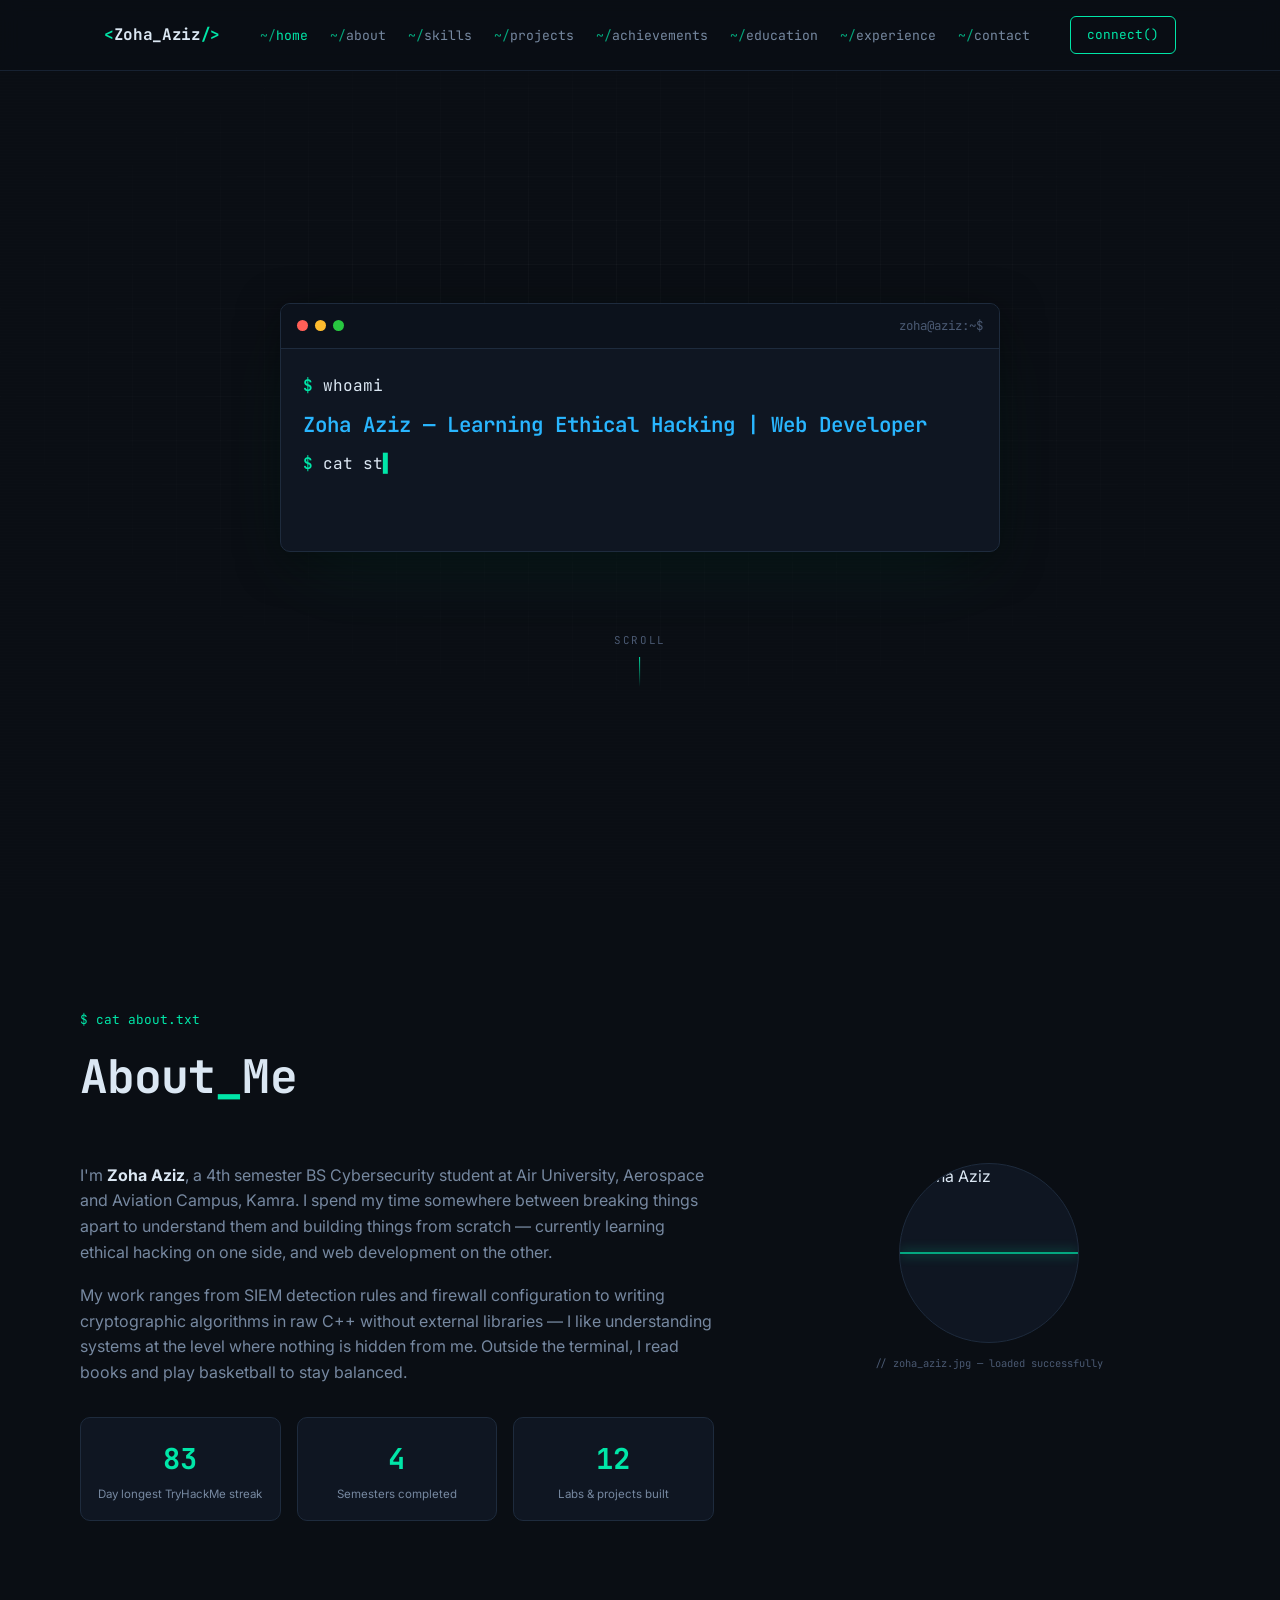
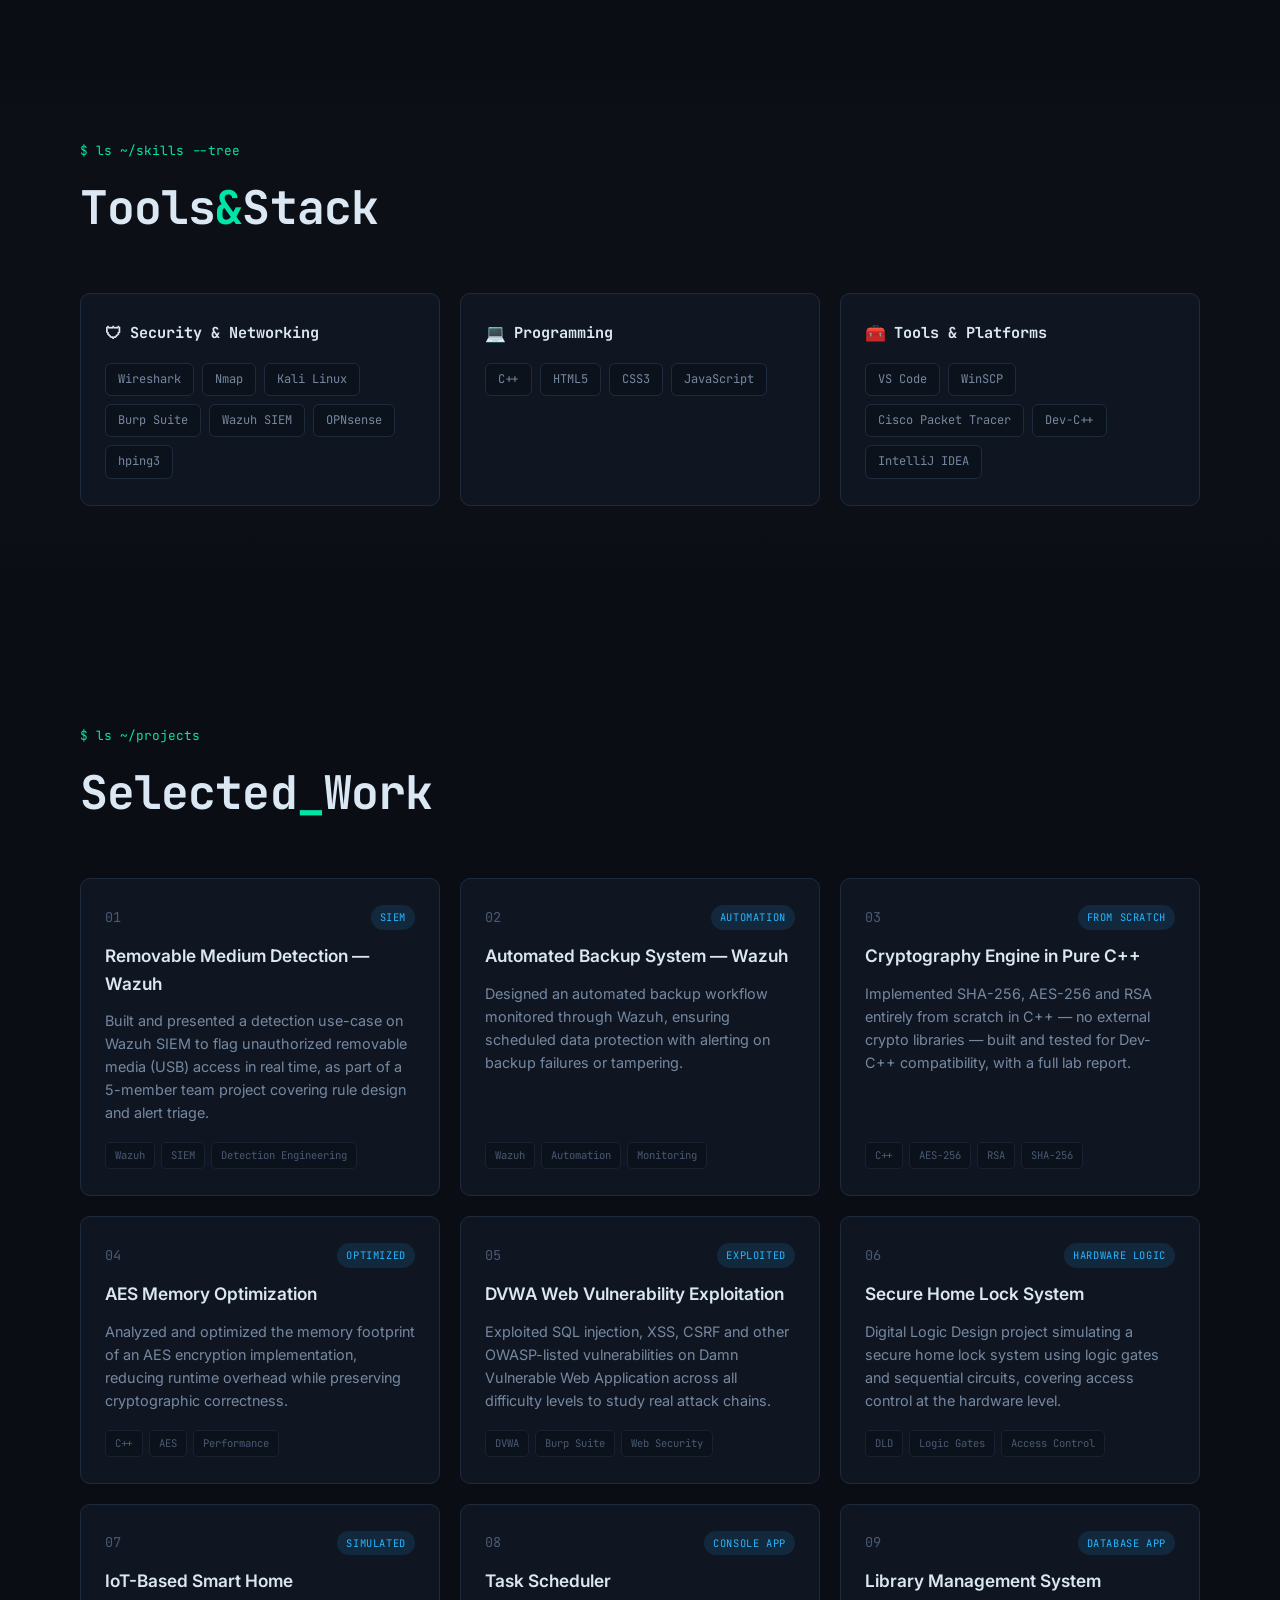
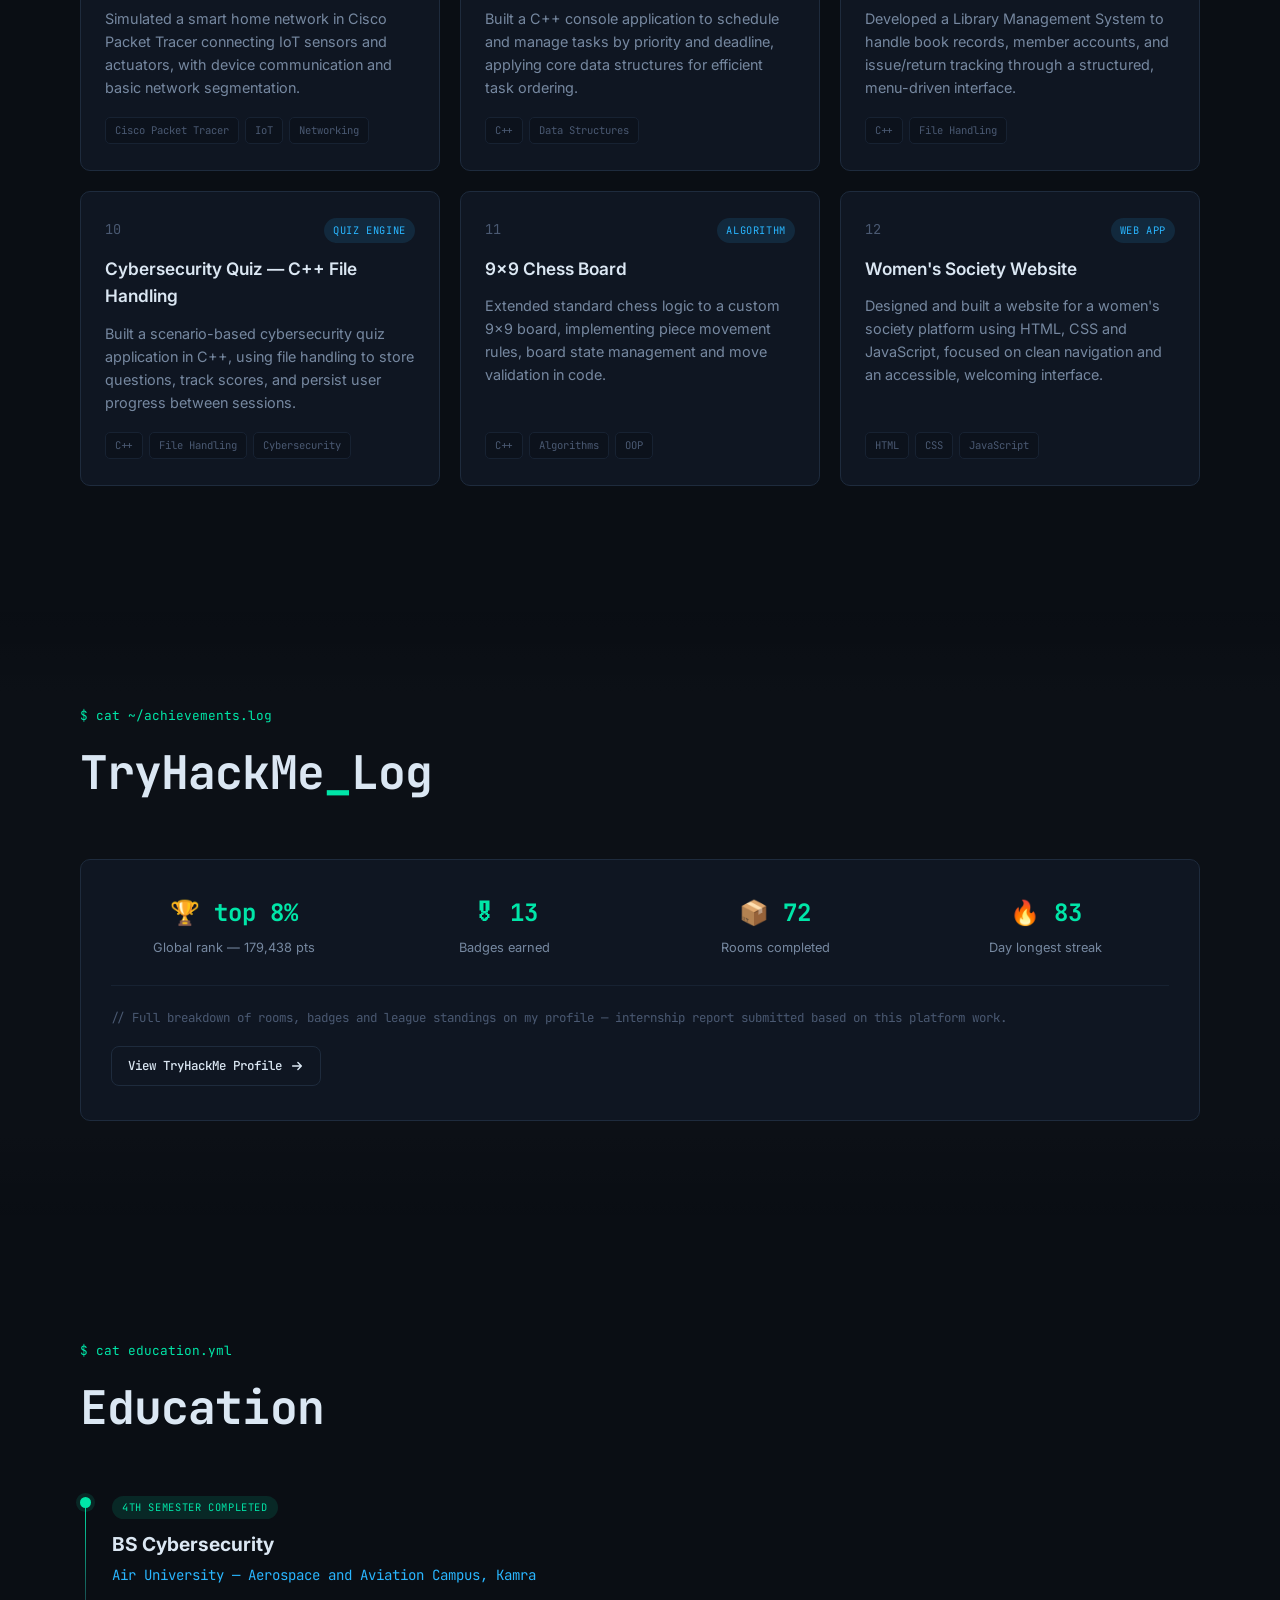
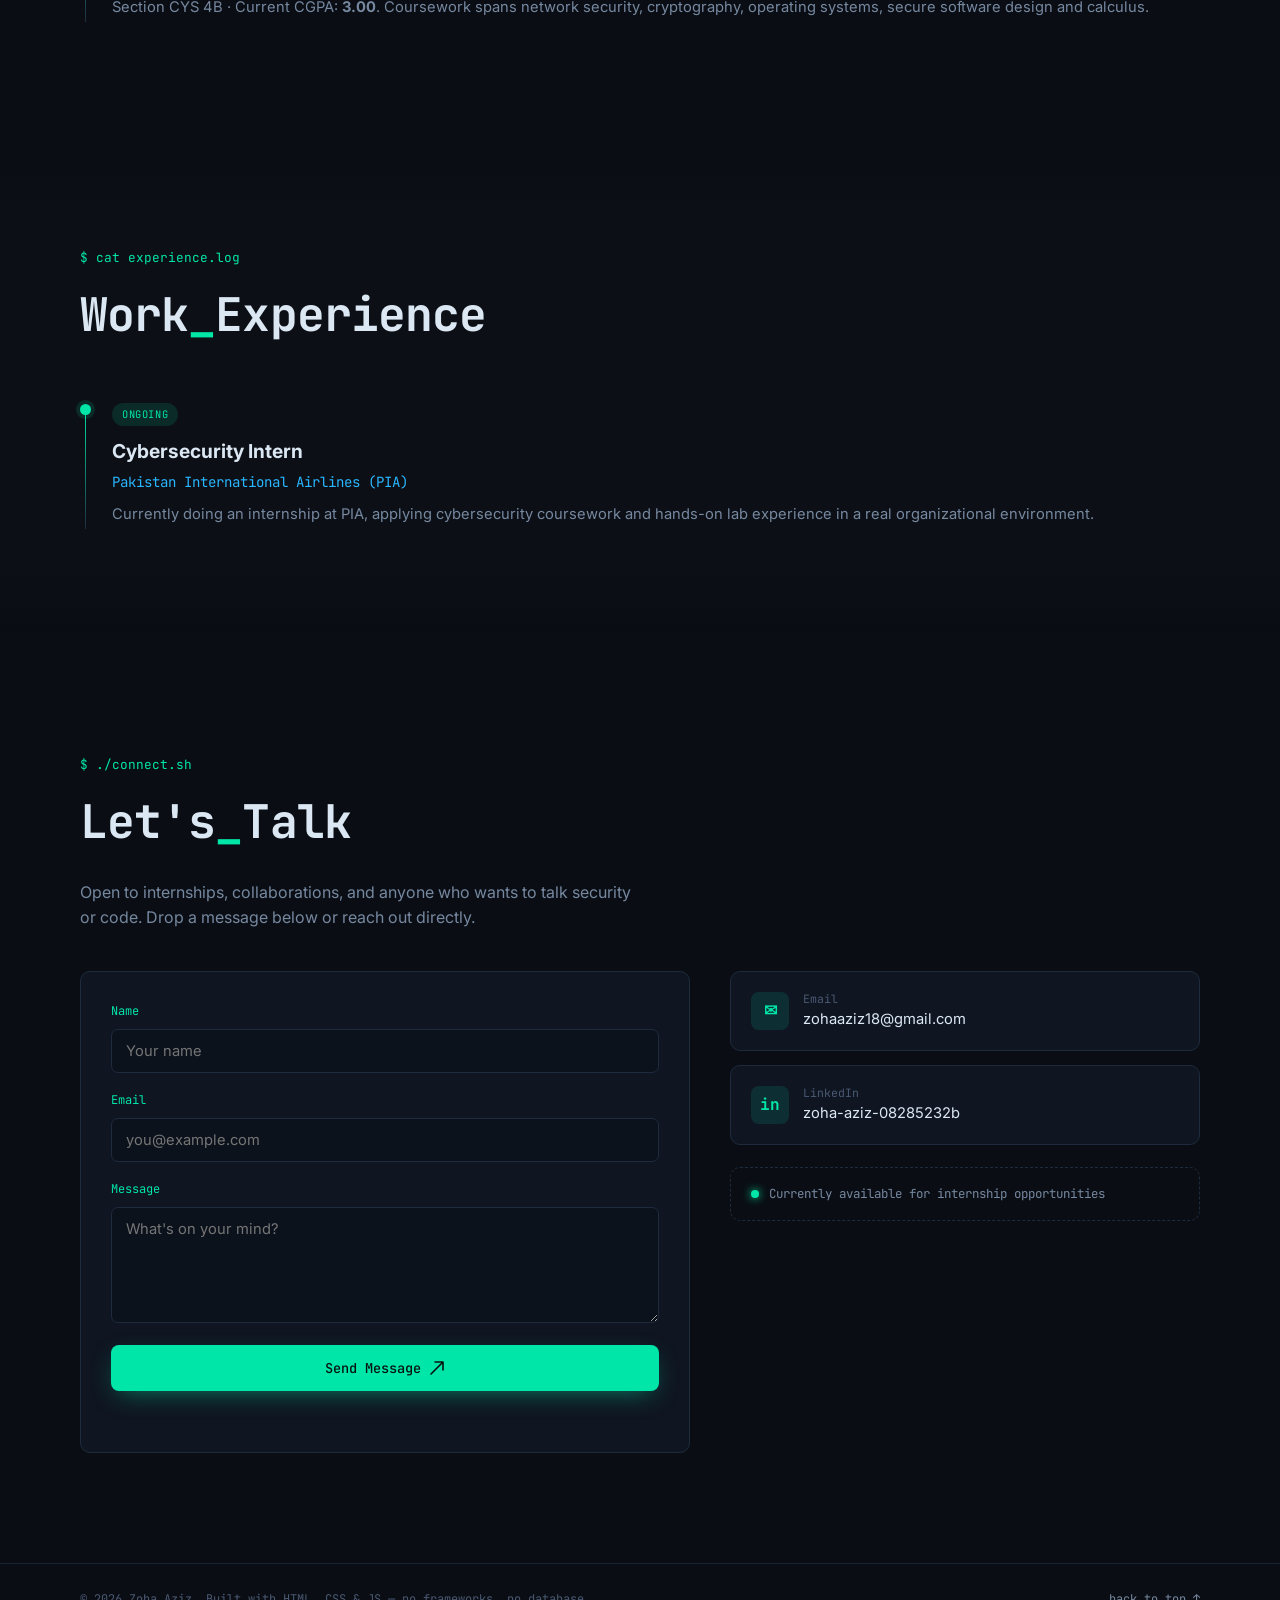
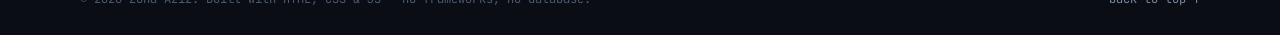
==== index.html @ 49278e2d "Add files via upload" ====
<!DOCTYPE html>
<html lang="en">
<head>
<meta charset="UTF-8">
<meta name="viewport" content="width=device-width, initial-scale=1.0">
<title>Zoha Aziz — Cybersecurity Student & Web Developer</title>
<meta name="description" content="Portfolio of Zoha Aziz, BS Cybersecurity student learning ethical hacking and web development.">
<link rel="preconnect" href="https://fonts.googleapis.com">
<link rel="preconnect" href="https://fonts.gstatic.com" crossorigin>
<link href="https://fonts.googleapis.com/css2?family=JetBrains+Mono:wght@400;500;600;700;800&family=Inter:wght@400;500;600;700&display=swap" rel="stylesheet">
<link rel="stylesheet" href="style.css">
</head>
<body>

<!-- Matrix rain background canvas -->
<canvas id="matrix-canvas"></canvas>

<!-- Scanline overlay -->
<div class="scanline-overlay" aria-hidden="true"></div>

<!-- Custom cursor dot -->
<div class="cursor-dot" id="cursorDot" aria-hidden="true"></div>

<!-- NAV -->
<header class="navbar" id="navbar">
  <div class="nav-inner">
    <a href="#home" class="logo">
      <span class="logo-bracket">&lt;</span>Zoha_Aziz<span class="logo-bracket">/&gt;</span>
    </a>
    <nav class="nav-links" id="navLinks">
      <a href="#home" class="nav-link"><span class="nav-idx">~/</span>home</a>
      <a href="#about" class="nav-link"><span class="nav-idx">~/</span>about</a>
      <a href="#skills" class="nav-link"><span class="nav-idx">~/</span>skills</a>
      <a href="#projects" class="nav-link"><span class="nav-idx">~/</span>projects</a>
      <a href="#achievements" class="nav-link"><span class="nav-idx">~/</span>achievements</a>
      <a href="#education" class="nav-link"><span class="nav-idx">~/</span>education</a>
      <a href="#experience" class="nav-link"><span class="nav-idx">~/</span>experience</a>
      <a href="#contact" class="nav-link"><span class="nav-idx">~/</span>contact</a>
    </nav>
    <a href="#contact" class="nav-cta">connect()</a>
    <button class="nav-toggle" id="navToggle" aria-label="Toggle menu" aria-expanded="false">
      <span></span><span></span><span></span>
    </button>
  </div>
</header>

<!-- HERO -->
<section class="hero" id="home">
  <div class="hero-grid" aria-hidden="true"></div>
  <div class="hero-inner">
    <div class="terminal-window" id="heroTerminal">
      <div class="terminal-titlebar">
        <div class="terminal-dots">
          <span class="dot dot-red"></span>
          <span class="dot dot-yellow"></span>
          <span class="dot dot-green"></span>
        </div>
        <span class="terminal-path">zoha@aziz:~$</span>
      </div>
      <div class="terminal-body" id="terminalBody">
        <p class="term-line"><span class="prompt">$</span> <span class="cmd" id="typeLine1"></span><span class="cursor-blink" id="blink1">▌</span></p>
        <p class="term-line term-output" id="outLine1" style="opacity:0;"></p>
        <p class="term-line" id="line2Wrap" style="opacity:0;"><span class="prompt">$</span> <span class="cmd" id="typeLine2"></span><span class="cursor-blink" id="blink2">▌</span></p>
        <p class="term-line term-output" id="outLine2" style="opacity:0;"></p>
        <p class="term-line" id="line3Wrap" style="opacity:0;"><span class="prompt">$</span> <span class="cmd" id="typeLine3"></span><span class="cursor-blink" id="blink3">▌</span></p>
        <div class="term-tags" id="termTags" style="opacity:0;"></div>
      </div>
    </div>

    <div class="hero-actions" id="heroActions" style="opacity:0;">
      <a href="#projects" class="btn btn-primary">
        <span>View Projects</span>
        <svg width="16" height="16" viewBox="0 0 16 16" fill="none"><path d="M3 8h10M9 4l4 4-4 4" stroke="currentColor" stroke-width="1.6" stroke-linecap="round" stroke-linejoin="round"/></svg>
      </a>
      <a href="assets/Zoha_Aziz_CV.pdf" class="btn btn-ghost" download>
        <svg width="16" height="16" viewBox="0 0 16 16" fill="none"><path d="M8 2v8m0 0l-3-3m3 3l3-3M2.5 13h11" stroke="currentColor" stroke-width="1.6" stroke-linecap="round" stroke-linejoin="round"/></svg>
        <span>Download CV</span>
      </a>
    </div>

    <div class="scroll-hint" aria-hidden="true">
      <span>scroll</span>
      <div class="scroll-line"></div>
    </div>
  </div>
</section>

<!-- ABOUT -->
<section class="section" id="about">
  <div class="section-inner">
    <p class="section-eyebrow">$ cat about.txt</p>
    <h2 class="section-title">About<span class="accent">_</span>Me</h2>
    <div class="about-grid">
      <div class="about-text">
        <p>I'm <strong>Zoha Aziz</strong>, a 4th semester BS Cybersecurity student at Air University, Aerospace and Aviation Campus, Kamra. I spend my time somewhere between breaking things apart to understand them and building things from scratch — currently learning ethical hacking on one side, and web development on the other.</p>
        <p>My work ranges from SIEM detection rules and firewall configuration to writing cryptographic algorithms in raw C++ without external libraries — I like understanding systems at the level where nothing is hidden from me. Outside the terminal, I read books and play basketball to stay balanced.</p>
        <div class="about-stats">
          <div class="stat-box">
            <span class="stat-num" data-target="83">0</span>
            <span class="stat-label">Day longest TryHackMe streak</span>
          </div>
          <div class="stat-box">
            <span class="stat-num" data-target="4">0</span>
            <span class="stat-label">Semesters completed</span>
          </div>
          <div class="stat-box">
            <span class="stat-num" data-target="12">0</span>
            <span class="stat-label">Labs &amp; projects built</span>
          </div>
        </div>
      </div>
      <div class="about-avatar">
        <div class="avatar-frame">
          <img src="assets/zoha_aziz.jpg" alt="Zoha Aziz" class="avatar-img">
          <div class="avatar-scan"></div>
        </div>
        <div class="avatar-tag">// zoha_aziz.jpg — loaded successfully</div>
      </div>
    </div>
  </div>
</section>

<!-- SKILLS -->
<section class="section section-alt" id="skills">
  <div class="section-inner">
    <p class="section-eyebrow">$ ls ~/skills --tree</p>
    <h2 class="section-title">Tools<span class="accent">&amp;</span>Stack</h2>

    <div class="skills-grid">
      <div class="skill-category">
        <h3><span class="cat-icon">🛡</span> Security &amp; Networking</h3>
        <div class="skill-tags">
          <span class="tag">Wireshark</span>
          <span class="tag">Nmap</span>
          <span class="tag">Kali Linux</span>
          <span class="tag">Burp Suite</span>
          <span class="tag">Wazuh SIEM</span>
          <span class="tag">OPNsense</span>
          <span class="tag">hping3</span>
        </div>
      </div>
      <div class="skill-category">
        <h3><span class="cat-icon">💻</span> Programming</h3>
        <div class="skill-tags">
          <span class="tag">C++</span>
          <span class="tag">HTML5</span>
          <span class="tag">CSS3</span>
          <span class="tag">JavaScript</span>
        </div>
      </div>
      <div class="skill-category">
        <h3><span class="cat-icon">🧰</span> Tools &amp; Platforms</h3>
        <div class="skill-tags">
          <span class="tag">VS Code</span>
          <span class="tag">WinSCP</span>
          <span class="tag">Cisco Packet Tracer</span>
          <span class="tag">Dev-C++</span>
          <span class="tag">IntelliJ IDEA</span>
        </div>
      </div>
    </div>
  </div>
</section>

<!-- PROJECTS -->
<section class="section" id="projects">
  <div class="section-inner">
    <p class="section-eyebrow">$ ls ~/projects</p>
    <h2 class="section-title">Selected<span class="accent">_</span>Work</h2>

    <div class="projects-grid">

      <article class="project-card">
        <div class="project-head">
          <span class="project-index">01</span>
          <span class="project-status">SIEM</span>
        </div>
        <h3>Removable Medium Detection — Wazuh</h3>
        <p>Built and presented a detection use-case on Wazuh SIEM to flag unauthorized removable media (USB) access in real time, as part of a 5-member team project covering rule design and alert triage.</p>
        <div class="project-tags">
          <span class="ptag">Wazuh</span><span class="ptag">SIEM</span><span class="ptag">Detection Engineering</span>
        </div>
      </article>

      <article class="project-card">
        <div class="project-head">
          <span class="project-index">02</span>
          <span class="project-status">automation</span>
        </div>
        <h3>Automated Backup System — Wazuh</h3>
        <p>Designed an automated backup workflow monitored through Wazuh, ensuring scheduled data protection with alerting on backup failures or tampering.</p>
        <div class="project-tags">
          <span class="ptag">Wazuh</span><span class="ptag">Automation</span><span class="ptag">Monitoring</span>
        </div>
      </article>

      <article class="project-card">
        <div class="project-head">
          <span class="project-index">03</span>
          <span class="project-status">from scratch</span>
        </div>
        <h3>Cryptography Engine in Pure C++</h3>
        <p>Implemented SHA-256, AES-256 and RSA entirely from scratch in C++ — no external crypto libraries — built and tested for Dev-C++ compatibility, with a full lab report.</p>
        <div class="project-tags">
          <span class="ptag">C++</span><span class="ptag">AES-256</span><span class="ptag">RSA</span><span class="ptag">SHA-256</span>
        </div>
      </article>

      <article class="project-card">
        <div class="project-head">
          <span class="project-index">04</span>
          <span class="project-status">optimized</span>
        </div>
        <h3>AES Memory Optimization</h3>
        <p>Analyzed and optimized the memory footprint of an AES encryption implementation, reducing runtime overhead while preserving cryptographic correctness.</p>
        <div class="project-tags">
          <span class="ptag">C++</span><span class="ptag">AES</span><span class="ptag">Performance</span>
        </div>
      </article>

      <article class="project-card">
        <div class="project-head">
          <span class="project-index">05</span>
          <span class="project-status">exploited</span>
        </div>
        <h3>DVWA Web Vulnerability Exploitation</h3>
        <p>Exploited SQL injection, XSS, CSRF and other OWASP-listed vulnerabilities on Damn Vulnerable Web Application across all difficulty levels to study real attack chains.</p>
        <div class="project-tags">
          <span class="ptag">DVWA</span><span class="ptag">Burp Suite</span><span class="ptag">Web Security</span>
        </div>
      </article>

      <article class="project-card">
        <div class="project-head">
          <span class="project-index">06</span>
          <span class="project-status">hardware logic</span>
        </div>
        <h3>Secure Home Lock System</h3>
        <p>Digital Logic Design project simulating a secure home lock system using logic gates and sequential circuits, covering access control at the hardware level.</p>
        <div class="project-tags">
          <span class="ptag">DLD</span><span class="ptag">Logic Gates</span><span class="ptag">Access Control</span>
        </div>
      </article>

      <article class="project-card">
        <div class="project-head">
          <span class="project-index">07</span>
          <span class="project-status">simulated</span>
        </div>
        <h3>IoT-Based Smart Home</h3>
        <p>Simulated a smart home network in Cisco Packet Tracer connecting IoT sensors and actuators, with device communication and basic network segmentation.</p>
        <div class="project-tags">
          <span class="ptag">Cisco Packet Tracer</span><span class="ptag">IoT</span><span class="ptag">Networking</span>
        </div>
      </article>

      <article class="project-card">
        <div class="project-head">
          <span class="project-index">08</span>
          <span class="project-status">console app</span>
        </div>
        <h3>Task Scheduler</h3>
        <p>Built a C++ console application to schedule and manage tasks by priority and deadline, applying core data structures for efficient task ordering.</p>
        <div class="project-tags">
          <span class="ptag">C++</span><span class="ptag">Data Structures</span>
        </div>
      </article>

      <article class="project-card">
        <div class="project-head">
          <span class="project-index">09</span>
          <span class="project-status">database app</span>
        </div>
        <h3>Library Management System</h3>
        <p>Developed a Library Management System to handle book records, member accounts, and issue/return tracking through a structured, menu-driven interface.</p>
        <div class="project-tags">
          <span class="ptag">C++</span><span class="ptag">File Handling</span>
        </div>
      </article>

      <article class="project-card">
        <div class="project-head">
          <span class="project-index">10</span>
          <span class="project-status">quiz engine</span>
        </div>
        <h3>Cybersecurity Quiz — C++ File Handling</h3>
        <p>Built a scenario-based cybersecurity quiz application in C++, using file handling to store questions, track scores, and persist user progress between sessions.</p>
        <div class="project-tags">
          <span class="ptag">C++</span><span class="ptag">File Handling</span><span class="ptag">Cybersecurity</span>
        </div>
      </article>

      <article class="project-card">
        <div class="project-head">
          <span class="project-index">11</span>
          <span class="project-status">algorithm</span>
        </div>
        <h3>9x9 Chess Board</h3>
        <p>Extended standard chess logic to a custom 9x9 board, implementing piece movement rules, board state management and move validation in code.</p>
        <div class="project-tags">
          <span class="ptag">C++</span><span class="ptag">Algorithms</span><span class="ptag">OOP</span>
        </div>
      </article>

      <article class="project-card">
        <div class="project-head">
          <span class="project-index">12</span>
          <span class="project-status">web app</span>
        </div>
        <h3>Women's Society Website</h3>
        <p>Designed and built a website for a women's society platform using HTML, CSS and JavaScript, focused on clean navigation and an accessible, welcoming interface.</p>
        <div class="project-tags">
          <span class="ptag">HTML</span><span class="ptag">CSS</span><span class="ptag">JavaScript</span>
        </div>
      </article>

    </div>
  </div>
</section>

<!-- ACHIEVEMENTS -->
<section class="section section-alt" id="achievements">
  <div class="section-inner">
    <p class="section-eyebrow">$ cat ~/achievements.log</p>
    <h2 class="section-title">TryHackMe<span class="accent">_</span>Log</h2>

    <div class="thm-panel">
      <div class="thm-row">
        <div class="thm-item">
          <span class="thm-num">🏆 top 8%</span>
          <span class="thm-label">Global rank — 179,438 pts</span>
        </div>
        <div class="thm-item">
          <span class="thm-num">🎖 13</span>
          <span class="thm-label">Badges earned</span>
        </div>
        <div class="thm-item">
          <span class="thm-num">📦 72</span>
          <span class="thm-label">Rooms completed</span>
        </div>
        <div class="thm-item">
          <span class="thm-num">🔥 83</span>
          <span class="thm-label">Day longest streak</span>
        </div>
      </div>
      <p class="thm-note">// Full breakdown of rooms, badges and league standings on my profile — internship report submitted based on this platform work.</p>
      <a href="https://tryhackme.com/p/ZohaAziz" target="_blank" rel="noopener" class="btn btn-ghost btn-sm thm-link">
        <span>View TryHackMe Profile</span>
        <svg width="14" height="14" viewBox="0 0 16 16" fill="none"><path d="M3 8h10M9 4l4 4-4 4" stroke="currentColor" stroke-width="1.6" stroke-linecap="round" stroke-linejoin="round"/></svg>
      </a>
    </div>
  </div>
</section>

<!-- EDUCATION -->
<section class="section" id="education">
  <div class="section-inner">
    <p class="section-eyebrow">$ cat education.yml</p>
    <h2 class="section-title">Education</h2>

    <div class="timeline">
      <div class="timeline-item">
        <div class="timeline-dot"></div>
        <div class="timeline-content">
          <span class="timeline-tag">4th semester completed</span>
          <h3>BS Cybersecurity</h3>
          <p class="timeline-sub">Air University — Aerospace and Aviation Campus, Kamra</p>
          <p>Section CYS 4B &middot; Current CGPA: <strong>3.00</strong>. Coursework spans network security, cryptography, operating systems, secure software design and calculus.</p>
        </div>
      </div>
    </div>
  </div>
</section>

<!-- WORK EXPERIENCE -->
<section class="section section-alt" id="experience">
  <div class="section-inner">
    <p class="section-eyebrow">$ cat experience.log</p>
    <h2 class="section-title">Work<span class="accent">_</span>Experience</h2>

    <div class="timeline">
      <div class="timeline-item">
        <div class="timeline-dot"></div>
        <div class="timeline-content">
          <span class="timeline-tag">Ongoing</span>
          <h3>Cybersecurity Intern</h3>
          <p class="timeline-sub">Pakistan International Airlines (PIA)</p>
          <p>Currently doing an internship at PIA, applying cybersecurity coursework and hands-on lab experience in a real organizational environment.</p>
        </div>
      </div>
    </div>
  </div>
</section>

<!-- CONTACT -->
<section class="section" id="contact">
  <div class="section-inner">
    <p class="section-eyebrow">$ ./connect.sh</p>
    <h2 class="section-title">Let's<span class="accent">_</span>Talk</h2>
    <p class="contact-intro">Open to internships, collaborations, and anyone who wants to talk security or code. Drop a message below or reach out directly.</p>

    <div class="contact-grid">
      <form class="contact-form" id="contactForm" action="https://formsubmit.co/ajax/zohaaziz18@gmail.com" method="POST">
        <input type="hidden" name="_subject" value="New message from your portfolio site">
        <input type="text" name="_honey" style="display:none" tabindex="-1" autocomplete="off">
        <div class="form-row">
          <label for="name">Name</label>
          <input type="text" id="name" name="name" required placeholder="Your name">
        </div>
        <div class="form-row">
          <label for="email">Email</label>
          <input type="email" id="email" name="email" required placeholder="you@example.com">
        </div>
        <div class="form-row">
          <label for="message">Message</label>
          <textarea id="message" name="message" rows="5" required placeholder="What's on your mind?"></textarea>
        </div>
        <button type="submit" class="btn btn-primary" id="sendBtn">
          <span>Send Message</span>
          <svg width="16" height="16" viewBox="0 0 16 16" fill="none"><path d="M2 14L14 2M14 2H6M14 2v8" stroke="currentColor" stroke-width="1.6" stroke-linecap="round" stroke-linejoin="round"/></svg>
        </button>
        <p class="form-status" id="formStatus"></p>
      </form>

      <div class="contact-info">
        <a href="mailto:zohaaziz18@gmail.com" class="contact-link">
          <span class="contact-link-icon">✉</span>
          <div>
            <span class="contact-link-label">Email</span>
            <span class="contact-link-value">zohaaziz18@gmail.com</span>
          </div>
        </a>
        <a href="https://www.linkedin.com/in/zoha-aziz-08285232b" target="_blank" rel="noopener" class="contact-link">
          <span class="contact-link-icon">in</span>
          <div>
            <span class="contact-link-label">LinkedIn</span>
            <span class="contact-link-value">zoha-aziz-08285232b</span>
          </div>
        </a>
        <div class="contact-status">
          <span class="status-dot"></span>
          <span>Currently available for internship opportunities</span>
        </div>
      </div>
    </div>
  </div>
</section>

<footer class="footer">
  <div class="footer-inner">
    <span>&copy; <span id="year"></span> Zoha Aziz. Built with HTML, CSS &amp; JS — no frameworks, no database.</span>
    <a href="#home" class="footer-top">back to top ↑</a>
  </div>
</footer>

<script src="script.js"></script>
</body>
</html>
---- style.css ----
/* ============================================
   TOKENS
============================================ */
:root {
  --bg: #0a0e14;
  --bg-panel: #0f1622;
  --bg-panel-alt: #0c121c;
  --border: #1e2b3d;
  --border-soft: #172232;
  --text: #dbe7f3;
  --text-dim: #7688a0;
  --text-faint: #4a5972;
  --accent: #00e6a8;
  --accent-soft: rgba(0, 230, 168, 0.12);
  --accent-cyan: #29b6ff;
  --accent-cyan-soft: rgba(41, 182, 255, 0.12);
  --accent-alert: #ff4d6d;
  --font-mono: 'JetBrains Mono', ui-monospace, monospace;
  --font-body: 'Inter', system-ui, sans-serif;
  --radius: 10px;
  --max-w: 1120px;
}

* { margin: 0; padding: 0; box-sizing: border-box; }

html { scroll-behavior: smooth; }

@media (prefers-reduced-motion: reduce) {
  html { scroll-behavior: auto; }
  *, *::before, *::after { animation-duration: 0.01ms !important; animation-iteration-count: 1 !important; transition-duration: 0.01ms !important; }
}

body {
  background: var(--bg);
  color: var(--text);
  font-family: var(--font-body);
  line-height: 1.6;
  overflow-x: hidden;
  cursor: none;
}

a { color: inherit; text-decoration: none; }
ul { list-style: none; }
img { max-width: 100%; display: block; }

::selection { background: var(--accent); color: #05130f; }

/* Hide custom cursor on touch devices */
@media (hover: none) {
  body { cursor: auto; }
  .cursor-dot { display: none; }
}

.cursor-dot {
  position: fixed;
  top: 0; left: 0;
  width: 18px; height: 18px;
  border: 1px solid var(--accent);
  border-radius: 50%;
  pointer-events: none;
  z-index: 9999;
  transform: translate(-50%, -50%);
  transition: width .15s, height .15s, background .15s, opacity .2s;
  opacity: 0;
}
.cursor-dot.active { opacity: 1; }
.cursor-dot.grow { width: 34px; height: 34px; background: var(--accent-soft); }

/* ============================================
   BACKGROUND FX
============================================ */
#matrix-canvas {
  position: fixed;
  inset: 0;
  z-index: 0;
  opacity: 0.16;
  pointer-events: none;
}

.scanline-overlay {
  position: fixed;
  inset: 0;
  z-index: 1;
  pointer-events: none;
  background: repeating-linear-gradient(
    to bottom,
    rgba(255,255,255,0.015) 0px,
    rgba(255,255,255,0.015) 1px,
    transparent 1px,
    transparent 3px
  );
  mix-blend-mode: overlay;
}

/* ============================================
   NAVBAR
============================================ */
.navbar {
  position: fixed;
  top: 0; left: 0; right: 0;
  z-index: 100;
  background: rgba(10, 14, 20, 0.75);
  backdrop-filter: blur(10px);
  border-bottom: 1px solid var(--border-soft);
  transition: border-color .3s, background .3s;
}

.nav-inner {
  max-width: var(--max-w);
  margin: 0 auto;
  padding: 16px 24px;
  display: flex;
  align-items: center;
  justify-content: space-between;
  gap: 24px;
}

.logo {
  font-family: var(--font-mono);
  font-weight: 700;
  font-size: 1rem;
  letter-spacing: -0.02em;
  white-space: nowrap;
}
.logo-bracket { color: var(--accent); }

.nav-links {
  display: flex;
  gap: 22px;
  font-family: var(--font-mono);
  font-size: 0.82rem;
}

.nav-link {
  color: var(--text-dim);
  position: relative;
  transition: color .2s;
}
.nav-idx { color: var(--accent); opacity: 0.7; }
.nav-link:hover { color: var(--text); }
.nav-link.active { color: var(--accent); }

.nav-cta {
  font-family: var(--font-mono);
  font-size: 0.8rem;
  border: 1px solid var(--accent);
  color: var(--accent);
  padding: 8px 16px;
  border-radius: 6px;
  white-space: nowrap;
  transition: background .2s, color .2s;
}
.nav-cta:hover { background: var(--accent); color: #05130f; }

.nav-toggle {
  display: none;
  flex-direction: column;
  gap: 5px;
  background: none;
  border: none;
  cursor: pointer;
  padding: 4px;
}
.nav-toggle span {
  width: 22px; height: 2px;
  background: var(--text);
  border-radius: 2px;
  transition: transform .25s, opacity .25s;
}

@media (max-width: 860px) {
  .nav-cta { display: none; }
  .nav-links {
    position: fixed;
    top: 61px; left: 0; right: 0;
    flex-direction: column;
    background: var(--bg-panel);
    border-bottom: 1px solid var(--border-soft);
    padding: 20px 24px;
    gap: 16px;
    transform: translateY(-120%);
    opacity: 0;
    transition: transform .3s, opacity .3s;
  }
  .nav-links.open { transform: translateY(0); opacity: 1; }
  .nav-toggle { display: flex; }
  .nav-toggle.open span:nth-child(1) { transform: translateY(7px) rotate(45deg); }
  .nav-toggle.open span:nth-child(2) { opacity: 0; }
  .nav-toggle.open span:nth-child(3) { transform: translateY(-7px) rotate(-45deg); }
}

/* ============================================
   HERO
============================================ */
.hero {
  position: relative;
  z-index: 2;
  min-height: 100vh;
  display: flex;
  align-items: center;
  justify-content: center;
  padding: 100px 24px 60px;
}

.hero-grid {
  position: absolute;
  inset: 0;
  background-image:
    linear-gradient(to right, rgba(255,255,255,0.025) 1px, transparent 1px),
    linear-gradient(to bottom, rgba(255,255,255,0.025) 1px, transparent 1px);
  background-size: 44px 44px;
  mask-image: radial-gradient(ellipse 80% 60% at 50% 40%, black 20%, transparent 75%);
}

.hero-inner {
  position: relative;
  width: 100%;
  max-width: 720px;
  display: flex;
  flex-direction: column;
  align-items: center;
  gap: 36px;
}

.terminal-window {
  width: 100%;
  background: var(--bg-panel);
  border: 1px solid var(--border);
  border-radius: var(--radius);
  box-shadow: 0 30px 80px -20px rgba(0, 230, 168, 0.08), 0 10px 40px rgba(0,0,0,0.5);
  overflow: hidden;
}

.terminal-titlebar {
  display: flex;
  align-items: center;
  gap: 12px;
  padding: 12px 16px;
  background: var(--bg-panel-alt);
  border-bottom: 1px solid var(--border);
}

.terminal-dots { display: flex; gap: 7px; }
.dot { width: 11px; height: 11px; border-radius: 50%; }
.dot-red { background: #ff5f57; }
.dot-yellow { background: #febc2e; }
.dot-green { background: #28c840; }

.terminal-path {
  font-family: var(--font-mono);
  font-size: 0.78rem;
  color: var(--text-faint);
  margin-left: auto;
}

.terminal-body {
  padding: 24px 22px 28px;
  font-family: var(--font-mono);
  font-size: clamp(0.85rem, 2vw, 1rem);
  min-height: 200px;
}

.term-line { margin-bottom: 6px; color: var(--text); }
.prompt { color: var(--accent); font-weight: 600; }
.cmd { color: var(--text); }
.term-output {
  color: var(--text-dim);
  padding-left: 18px;
  font-size: 0.9em;
}
#outLine1 { color: var(--accent-cyan); font-weight: 600; font-size: 1.3em; padding-left: 0; margin: 10px 0; }

.cursor-blink {
  display: inline-block;
  color: var(--accent);
  animation: blink 1s step-end infinite;
}
@keyframes blink { 50% { opacity: 0; } }

.term-tags {
  display: flex;
  flex-wrap: wrap;
  gap: 8px;
  margin-top: 14px;
}
.term-tags .tchip {
  font-size: 0.72rem;
  padding: 4px 10px;
  border: 1px solid var(--border);
  border-radius: 20px;
  color: var(--accent);
  background: var(--accent-soft);
}

.hero-actions {
  display: flex;
  gap: 14px;
  flex-wrap: wrap;
  justify-content: center;
  transition: opacity .6s ease;
}

.btn {
  display: inline-flex;
  align-items: center;
  gap: 8px;
  font-family: var(--font-mono);
  font-size: 0.85rem;
  font-weight: 500;
  padding: 13px 22px;
  border-radius: 8px;
  border: 1px solid transparent;
  cursor: none;
  transition: transform .2s, box-shadow .2s, background .2s, border-color .2s;
}
.btn:hover { transform: translateY(-2px); }
.btn-primary {
  background: var(--accent);
  color: #05130f;
  box-shadow: 0 8px 24px -8px rgba(0,230,168,0.5);
}
.btn-primary:hover { box-shadow: 0 12px 32px -8px rgba(0,230,168,0.65); }
.btn-ghost {
  background: transparent;
  border-color: var(--border);
  color: var(--text);
}
.btn-ghost:hover { border-color: var(--accent); color: var(--accent); }
.btn-sm { padding: 9px 16px; font-size: 0.78rem; }

.scroll-hint {
  position: absolute;
  bottom: -50px;
  left: 50%;
  transform: translateX(-50%);
  display: flex;
  flex-direction: column;
  align-items: center;
  gap: 8px;
  font-family: var(--font-mono);
  font-size: 0.68rem;
  color: var(--text-faint);
  letter-spacing: 0.15em;
  text-transform: uppercase;
}
.scroll-line {
  width: 1px; height: 30px;
  background: linear-gradient(to bottom, var(--accent), transparent);
  animation: scrollmove 1.8s ease-in-out infinite;
}
@keyframes scrollmove { 0%,100% { opacity: 0.3; } 50% { opacity: 1; } }

@media (max-width: 600px) {
  .scroll-hint { display: none; }
}

/* ============================================
   SECTIONS (shared)
============================================ */
.section {
  position: relative;
  z-index: 2;
  padding: 110px 24px;
}
.section-alt { background: linear-gradient(180deg, transparent, rgba(255,255,255,0.012) 15%, rgba(255,255,255,0.012) 85%, transparent); }

.section-inner {
  max-width: var(--max-w);
  margin: 0 auto;
}

.section-eyebrow {
  font-family: var(--font-mono);
  font-size: 0.8rem;
  color: var(--accent);
  margin-bottom: 10px;
  opacity: 0;
  transform: translateY(10px);
  transition: opacity .6s, transform .6s;
}

.section-title {
  font-family: var(--font-mono);
  font-size: clamp(1.9rem, 4.5vw, 2.9rem);
  font-weight: 700;
  letter-spacing: -0.02em;
  margin-bottom: 48px;
  opacity: 0;
  transform: translateY(14px);
  transition: opacity .6s .05s, transform .6s .05s;
}
.section-title .accent { color: var(--accent); }

.section.in-view .section-eyebrow,
.section.in-view .section-title { opacity: 1; transform: translateY(0); }

/* ============================================
   ABOUT
============================================ */
.about-grid {
  display: grid;
  grid-template-columns: 1.5fr 1fr;
  gap: 64px;
  align-items: start;
}
@media (max-width: 800px) {
  .about-grid { grid-template-columns: 1fr; gap: 40px; }
}

.about-text p {
  color: var(--text-dim);
  margin-bottom: 18px;
  font-size: 1rem;
  opacity: 0;
  transform: translateY(12px);
  transition: opacity .6s, transform .6s;
}
.about-text strong { color: var(--text); }
.section.in-view .about-text p { opacity: 1; transform: translateY(0); }
.about-text p:nth-child(2) { transition-delay: .1s; }

.about-stats {
  display: grid;
  grid-template-columns: repeat(3, 1fr);
  gap: 16px;
  margin-top: 32px;
}
.stat-box {
  border: 1px solid var(--border);
  border-radius: var(--radius);
  padding: 18px 14px;
  text-align: center;
  background: var(--bg-panel);
}
.stat-num {
  display: block;
  font-family: var(--font-mono);
  font-size: 1.8rem;
  font-weight: 700;
  color: var(--accent);
}
.stat-label {
  display: block;
  font-size: 0.72rem;
  color: var(--text-dim);
  margin-top: 4px;
  line-height: 1.3;
}

.about-avatar { display: flex; flex-direction: column; align-items: center; gap: 12px; }
.avatar-frame {
  position: relative;
  width: 180px; height: 180px;
  border-radius: 50%;
  border: 1px solid var(--border);
  background: var(--bg-panel);
  overflow: hidden;
  display: flex;
  align-items: center;
  justify-content: center;
}
.avatar-img {
  width: 100%;
  height: 100%;
  object-fit: cover;
  border-radius: 50%;
  display: block;
}
.avatar-placeholder {
  display: flex;
  flex-direction: column;
  align-items: center;
  gap: 8px;
  color: var(--text-faint);
}
.avatar-placeholder span { font-family: var(--font-mono); font-size: 0.6rem; }
.avatar-scan {
  position: absolute;
  left: 0; right: 0;
  height: 2px;
  background: var(--accent);
  box-shadow: 0 0 12px var(--accent);
  animation: scanmove 2.6s ease-in-out infinite;
  opacity: 0.7;
}
@keyframes scanmove { 0%,100% { top: 8%; } 50% { top: 88%; } }
.avatar-tag {
  font-family: var(--font-mono);
  font-size: 0.65rem;
  color: var(--text-faint);
  text-align: center;
}

/* ============================================
   SKILLS
============================================ */
.skills-grid {
  display: grid;
  grid-template-columns: repeat(auto-fit, minmax(260px, 1fr));
  gap: 20px;
}
.skill-category {
  background: var(--bg-panel);
  border: 1px solid var(--border);
  border-radius: var(--radius);
  padding: 26px 24px;
  opacity: 0;
  transform: translateY(16px);
  transition: opacity .5s, transform .5s, border-color .3s;
}
.section.in-view .skill-category { opacity: 1; transform: translateY(0); }
.skill-category:nth-child(1) { transition-delay: .05s; }
.skill-category:nth-child(2) { transition-delay: .15s; }
.skill-category:nth-child(3) { transition-delay: .25s; }
.skill-category:hover { border-color: var(--border); box-shadow: 0 0 0 1px var(--border), 0 20px 40px -20px rgba(0,0,0,0.6); }

.skill-category h3 {
  font-family: var(--font-mono);
  font-size: 0.95rem;
  margin-bottom: 16px;
  display: flex;
  align-items: center;
  gap: 8px;
}
.cat-icon { font-size: 1.1em; }

.skill-tags { display: flex; flex-wrap: wrap; gap: 8px; }
.tag {
  font-family: var(--font-mono);
  font-size: 0.75rem;
  padding: 6px 12px;
  border-radius: 6px;
  background: var(--bg-panel-alt);
  border: 1px solid var(--border);
  color: var(--text-dim);
  transition: color .2s, border-color .2s, transform .2s;
}
.tag:hover { color: var(--accent); border-color: var(--accent); transform: translateY(-2px); }

/* ============================================
   PROJECTS
============================================ */
.projects-grid {
  display: grid;
  grid-template-columns: repeat(auto-fit, minmax(300px, 1fr));
  gap: 20px;
}
.project-card {
  background: var(--bg-panel);
  border: 1px solid var(--border);
  border-radius: var(--radius);
  padding: 26px 24px;
  display: flex;
  flex-direction: column;
  gap: 12px;
  transition: transform .25s, border-color .25s, box-shadow .25s;
  opacity: 0;
  transform: translateY(16px);
}
.section.in-view .project-card { opacity: 1; transform: translateY(0); }
.projects-grid .project-card:nth-child(1) { transition: opacity .5s .0s, transform .5s .0s, border-color .25s, box-shadow .25s; }
.projects-grid .project-card:nth-child(2) { transition: opacity .5s .08s, transform .5s .08s, border-color .25s, box-shadow .25s; }
.projects-grid .project-card:nth-child(3) { transition: opacity .5s .16s, transform .5s .16s, border-color .25s, box-shadow .25s; }
.projects-grid .project-card:nth-child(4) { transition: opacity .5s .24s, transform .5s .24s, border-color .25s, box-shadow .25s; }
.projects-grid .project-card:nth-child(5) { transition: opacity .5s .32s, transform .5s .32s, border-color .25s, box-shadow .25s; }
.projects-grid .project-card:nth-child(6) { transition: opacity .5s .4s, transform .5s .4s, border-color .25s, box-shadow .25s; }

.project-card:hover {
  transform: translateY(-6px);
  border-color: var(--accent);
  box-shadow: 0 24px 50px -24px rgba(0, 230, 168, 0.25);
}

.project-head { display: flex; align-items: center; justify-content: space-between; }
.project-index { font-family: var(--font-mono); color: var(--text-faint); font-size: 0.85rem; }
.project-status {
  font-family: var(--font-mono);
  font-size: 0.65rem;
  text-transform: uppercase;
  letter-spacing: 0.06em;
  color: var(--accent-cyan);
  background: var(--accent-cyan-soft);
  padding: 4px 9px;
  border-radius: 20px;
}

.project-card h3 { font-size: 1.08rem; font-weight: 600; }
.project-card p { color: var(--text-dim); font-size: 0.9rem; }

.project-tags { display: flex; flex-wrap: wrap; gap: 6px; margin-top: auto; padding-top: 6px; }
.ptag {
  font-family: var(--font-mono);
  font-size: 0.66rem;
  padding: 4px 9px;
  border-radius: 5px;
  background: var(--bg-panel-alt);
  color: var(--text-faint);
  border: 1px solid var(--border-soft);
}

.project-card-cta {
  align-items: center;
  justify-content: center;
  text-align: center;
  background: transparent;
  border-style: dashed;
}
.project-cta-inner p { margin-bottom: 16px; color: var(--text-dim); font-size: 0.9rem; }

/* ============================================
   ACHIEVEMENTS
============================================ */
.thm-panel {
  background: var(--bg-panel);
  border: 1px solid var(--border);
  border-radius: var(--radius);
  padding: 34px 30px;
  opacity: 0;
  transform: translateY(16px);
  transition: opacity .6s, transform .6s;
}
.section.in-view .thm-panel { opacity: 1; transform: translateY(0); }

.thm-row {
  display: grid;
  grid-template-columns: repeat(auto-fit, minmax(180px, 1fr));
  gap: 24px;
}
.thm-item { display: flex; flex-direction: column; gap: 6px; text-align: center; }
.thm-num { font-family: var(--font-mono); font-size: 1.5rem; font-weight: 700; color: var(--accent); }
.thm-label { font-size: 0.8rem; color: var(--text-dim); }
.thm-note {
  margin-top: 26px;
  padding-top: 22px;
  border-top: 1px solid var(--border-soft);
  font-family: var(--font-mono);
  font-size: 0.78rem;
  color: var(--text-faint);
}
.thm-link { margin-top: 18px; }

/* ============================================
   EDUCATION / TIMELINE
============================================ */
.timeline { position: relative; padding-left: 32px; }
.timeline::before {
  content: '';
  position: absolute;
  left: 5px; top: 6px; bottom: 6px;
  width: 1px;
  background: linear-gradient(to bottom, var(--accent), var(--border));
}
.timeline-item { position: relative; padding-bottom: 8px; opacity: 0; transform: translateY(12px); transition: opacity .6s, transform .6s; }
.section.in-view .timeline-item { opacity: 1; transform: translateY(0); }
.timeline-dot {
  position: absolute;
  left: -32px; top: 4px;
  width: 11px; height: 11px;
  border-radius: 50%;
  background: var(--accent);
  box-shadow: 0 0 0 4px var(--accent-soft);
}
.timeline-tag {
  display: inline-block;
  font-family: var(--font-mono);
  font-size: 0.65rem;
  text-transform: uppercase;
  letter-spacing: 0.06em;
  color: var(--accent);
  background: var(--accent-soft);
  padding: 3px 10px;
  border-radius: 20px;
  margin-bottom: 10px;
}
.timeline-content h3 { font-size: 1.2rem; margin-bottom: 4px; }
.timeline-sub { color: var(--accent-cyan); font-size: 0.88rem; margin-bottom: 10px; font-family: var(--font-mono); }
.timeline-content p:last-child { color: var(--text-dim); font-size: 0.92rem; }

/* ============================================
   CONTACT
============================================ */
.contact-intro {
  color: var(--text-dim);
  max-width: 560px;
  margin-bottom: 40px;
  margin-top: -28px;
  opacity: 0;
  transform: translateY(10px);
  transition: opacity .6s .1s, transform .6s .1s;
}
.section.in-view .contact-intro { opacity: 1; transform: translateY(0); }

.contact-grid {
  display: grid;
  grid-template-columns: 1.3fr 1fr;
  gap: 40px;
}
@media (max-width: 800px) {
  .contact-grid { grid-template-columns: 1fr; }
}

.contact-form {
  display: flex;
  flex-direction: column;
  gap: 18px;
  background: var(--bg-panel);
  border: 1px solid var(--border);
  border-radius: var(--radius);
  padding: 30px;
}
.form-row { display: flex; flex-direction: column; gap: 8px; }
.form-row label {
  font-family: var(--font-mono);
  font-size: 0.75rem;
  color: var(--accent);
}
.form-row input, .form-row textarea {
  background: var(--bg-panel-alt);
  border: 1px solid var(--border);
  border-radius: 7px;
  padding: 12px 14px;
  color: var(--text);
  font-family: var(--font-body);
  font-size: 0.92rem;
  resize: vertical;
  transition: border-color .2s;
}
.form-row input:focus, .form-row textarea:focus {
  outline: none;
  border-color: var(--accent);
}
.contact-form .btn { justify-content: center; margin-top: 4px; }
.form-status {
  font-family: var(--font-mono);
  font-size: 0.78rem;
  color: var(--accent);
  min-height: 1em;
}

.contact-info { display: flex; flex-direction: column; gap: 14px; }
.contact-link {
  display: flex;
  align-items: center;
  gap: 14px;
  background: var(--bg-panel);
  border: 1px solid var(--border);
  border-radius: var(--radius);
  padding: 18px 20px;
  transition: border-color .2s, transform .2s;
}
.contact-link:hover { border-color: var(--accent); transform: translateX(4px); }
.contact-link-icon {
  width: 38px; height: 38px;
  display: flex; align-items: center; justify-content: center;
  border-radius: 8px;
  background: var(--accent-soft);
  color: var(--accent);
  font-family: var(--font-mono);
  font-weight: 700;
  flex-shrink: 0;
}
.contact-link-label { display: block; font-size: 0.72rem; color: var(--text-faint); font-family: var(--font-mono); }
.contact-link-value { display: block; font-size: 0.92rem; color: var(--text); word-break: break-word; }

.contact-status {
  display: flex;
  align-items: center;
  gap: 10px;
  padding: 16px 20px;
  font-family: var(--font-mono);
  font-size: 0.78rem;
  color: var(--text-dim);
  border: 1px dashed var(--border);
  border-radius: var(--radius);
  margin-top: 8px;
}
.status-dot {
  width: 8px; height: 8px;
  border-radius: 50%;
  background: var(--accent);
  box-shadow: 0 0 8px var(--accent);
  animation: pulse 1.8s ease-in-out infinite;
  flex-shrink: 0;
}
@keyframes pulse { 0%,100% { opacity: 1; } 50% { opacity: 0.4; } }

/* ============================================
   FOOTER
============================================ */
.footer {
  position: relative;
  z-index: 2;
  border-top: 1px solid var(--border-soft);
  padding: 26px 24px;
}
.footer-inner {
  max-width: var(--max-w);
  margin: 0 auto;
  display: flex;
  justify-content: space-between;
  align-items: center;
  gap: 16px;
  flex-wrap: wrap;
  font-family: var(--font-mono);
  font-size: 0.75rem;
  color: var(--text-faint);
}
.footer-top { color: var(--text-dim); transition: color .2s; }
.footer-top:hover { color: var(--accent); }

/* focus visibility for accessibility */
a:focus-visible, button:focus-visible, input:focus-visible, textarea:focus-visible {
  outline: 2px solid var(--accent);
  outline-offset: 2px;
}
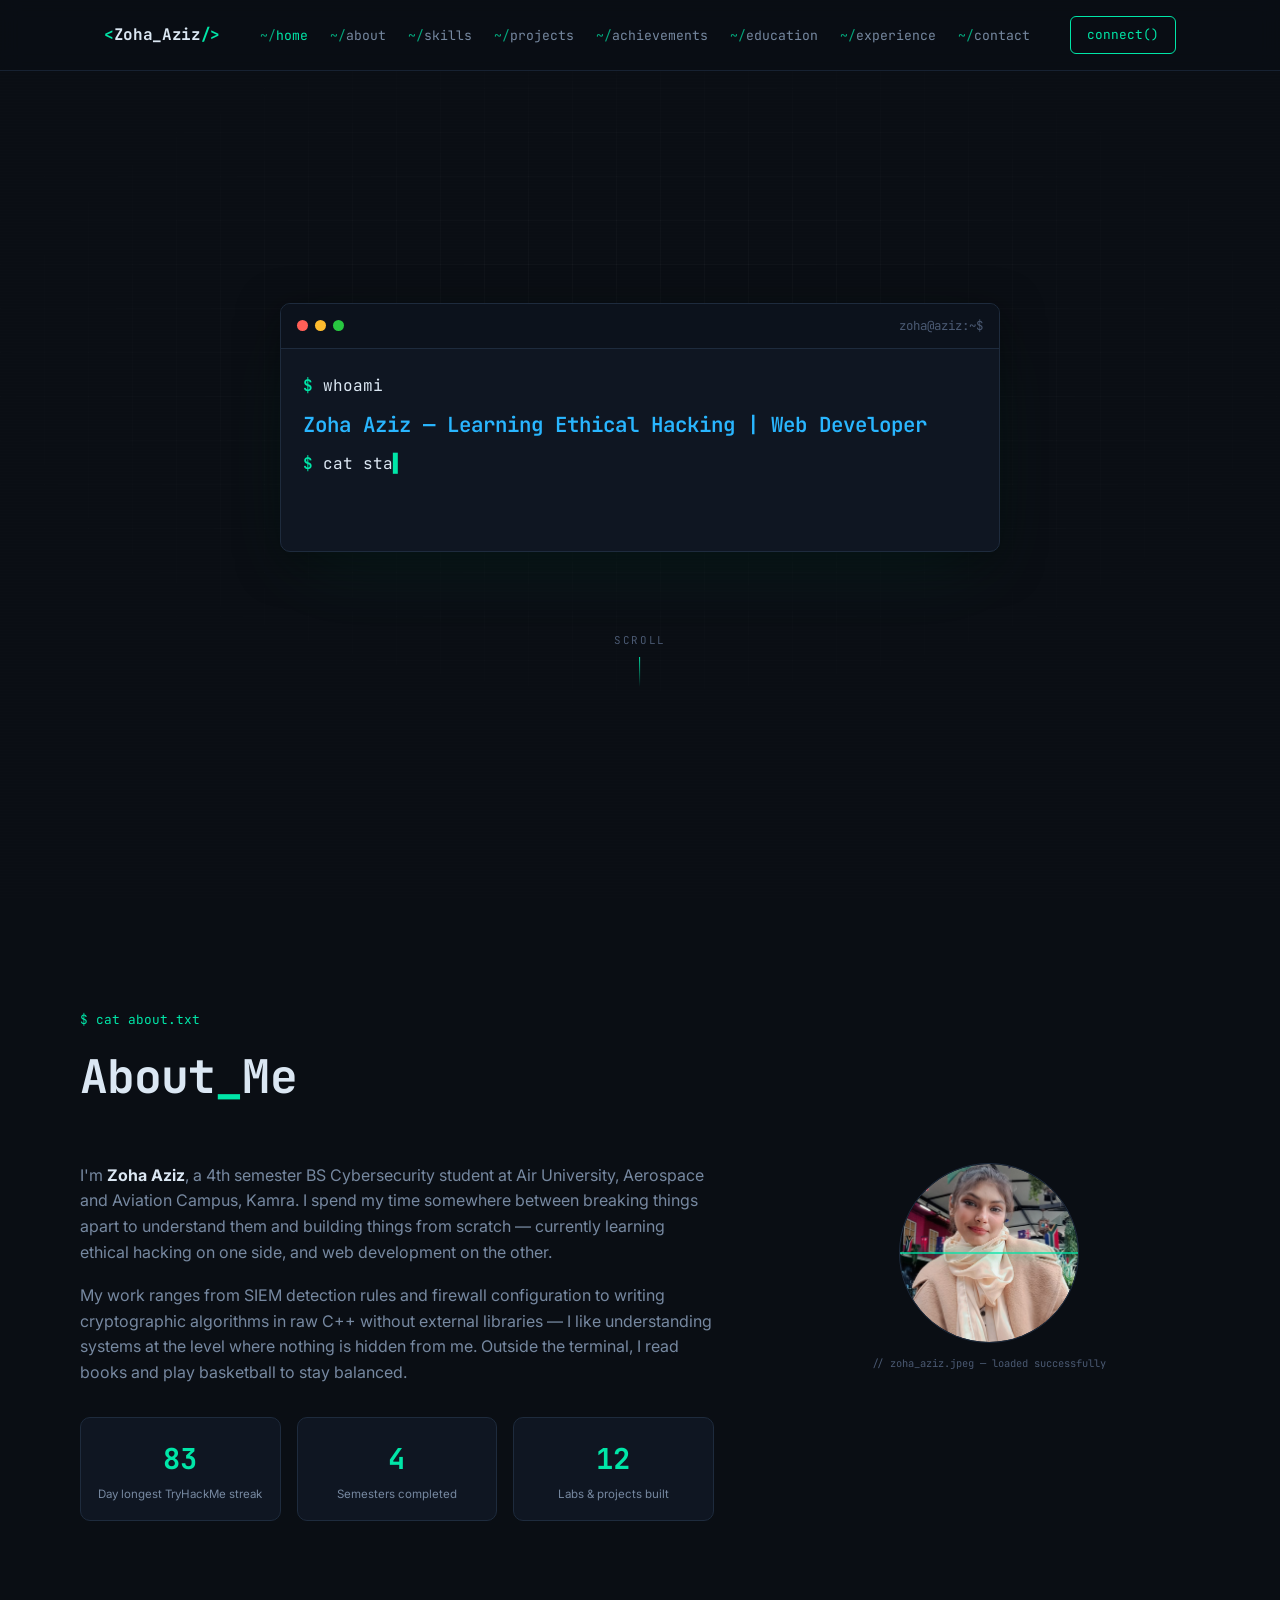
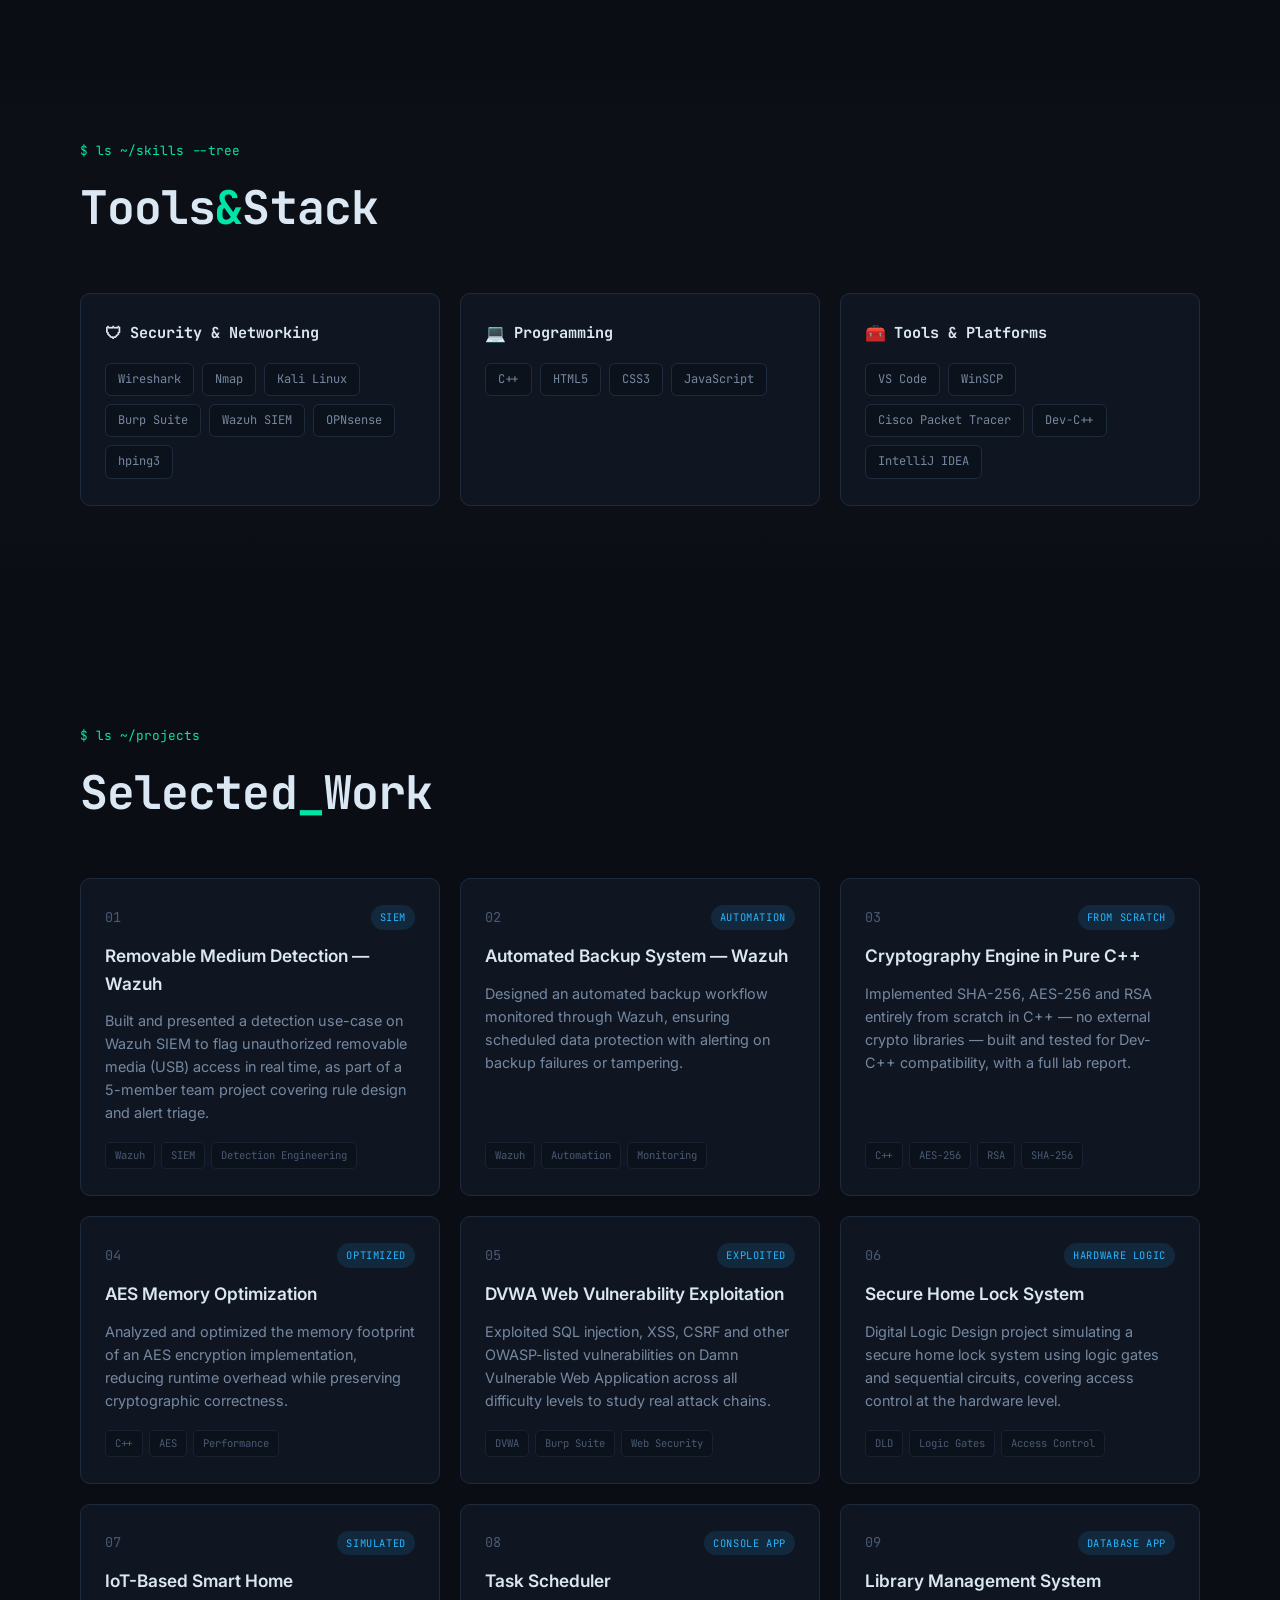
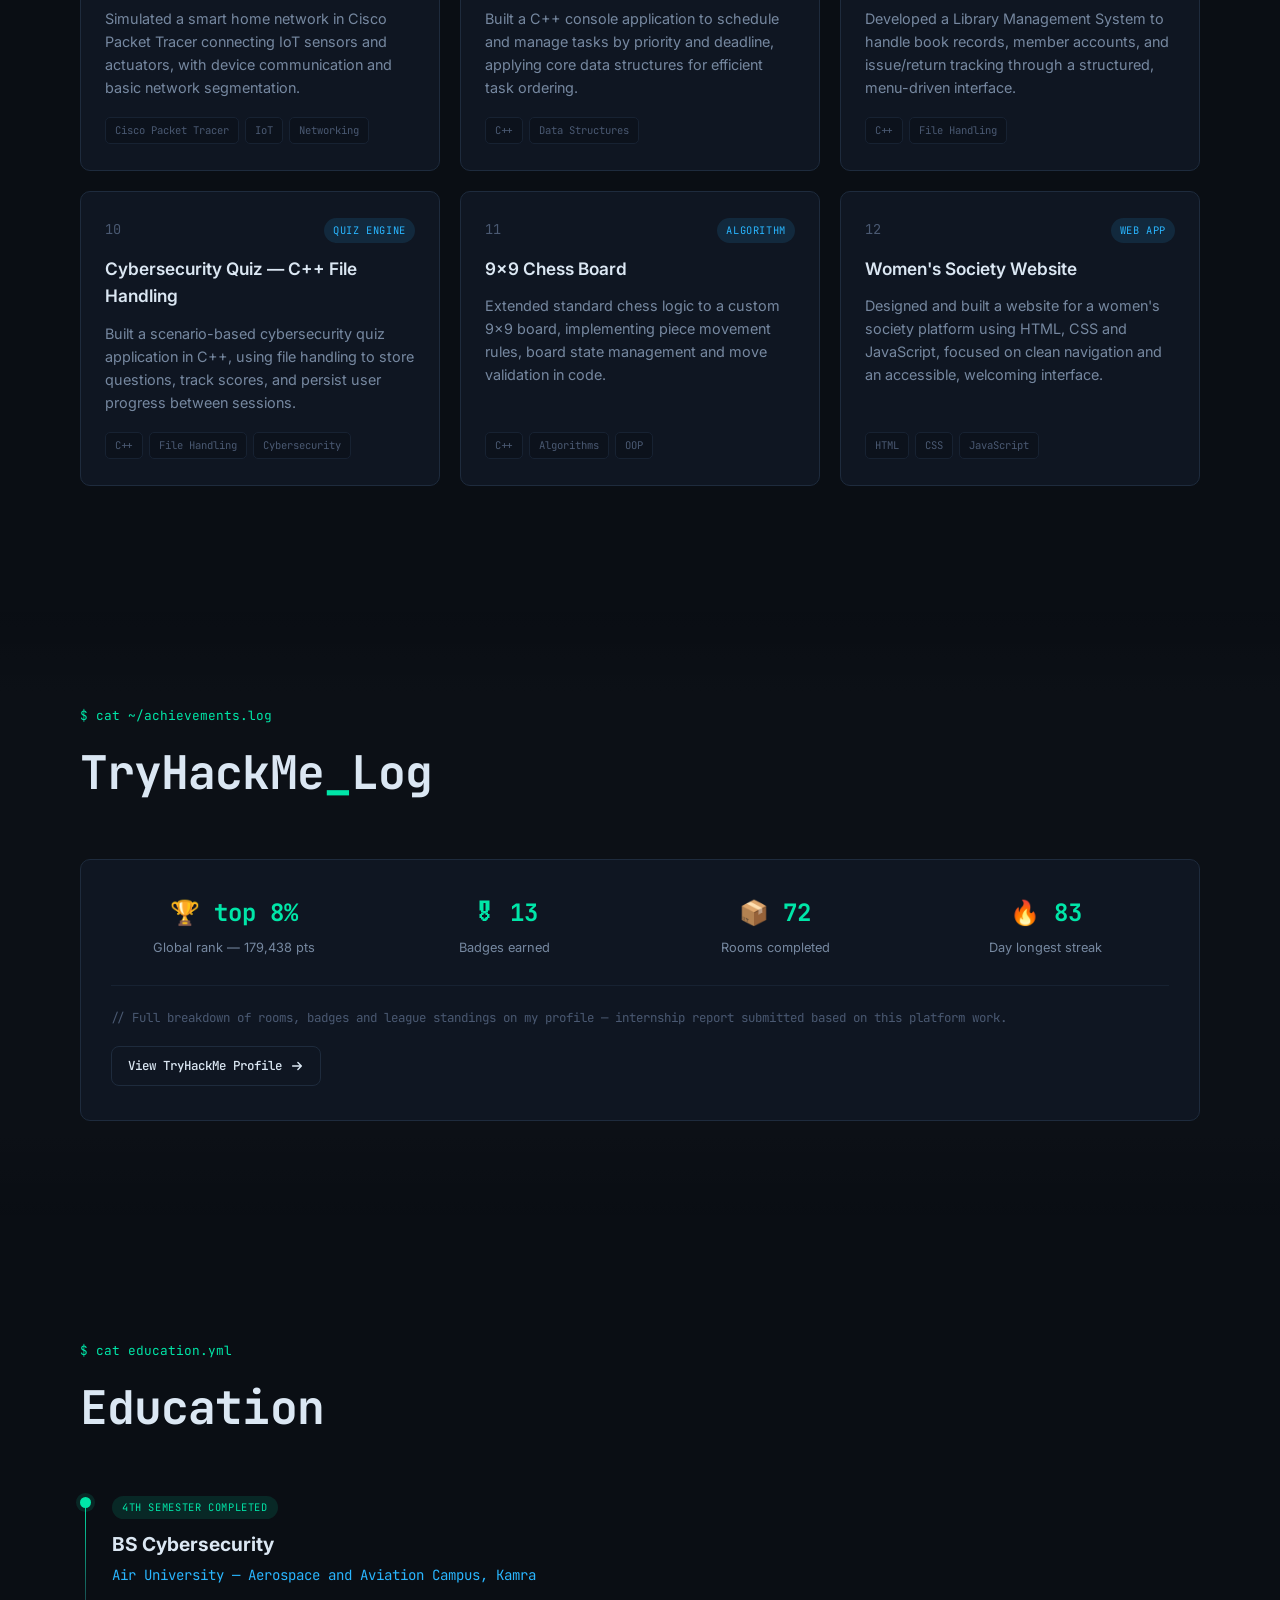
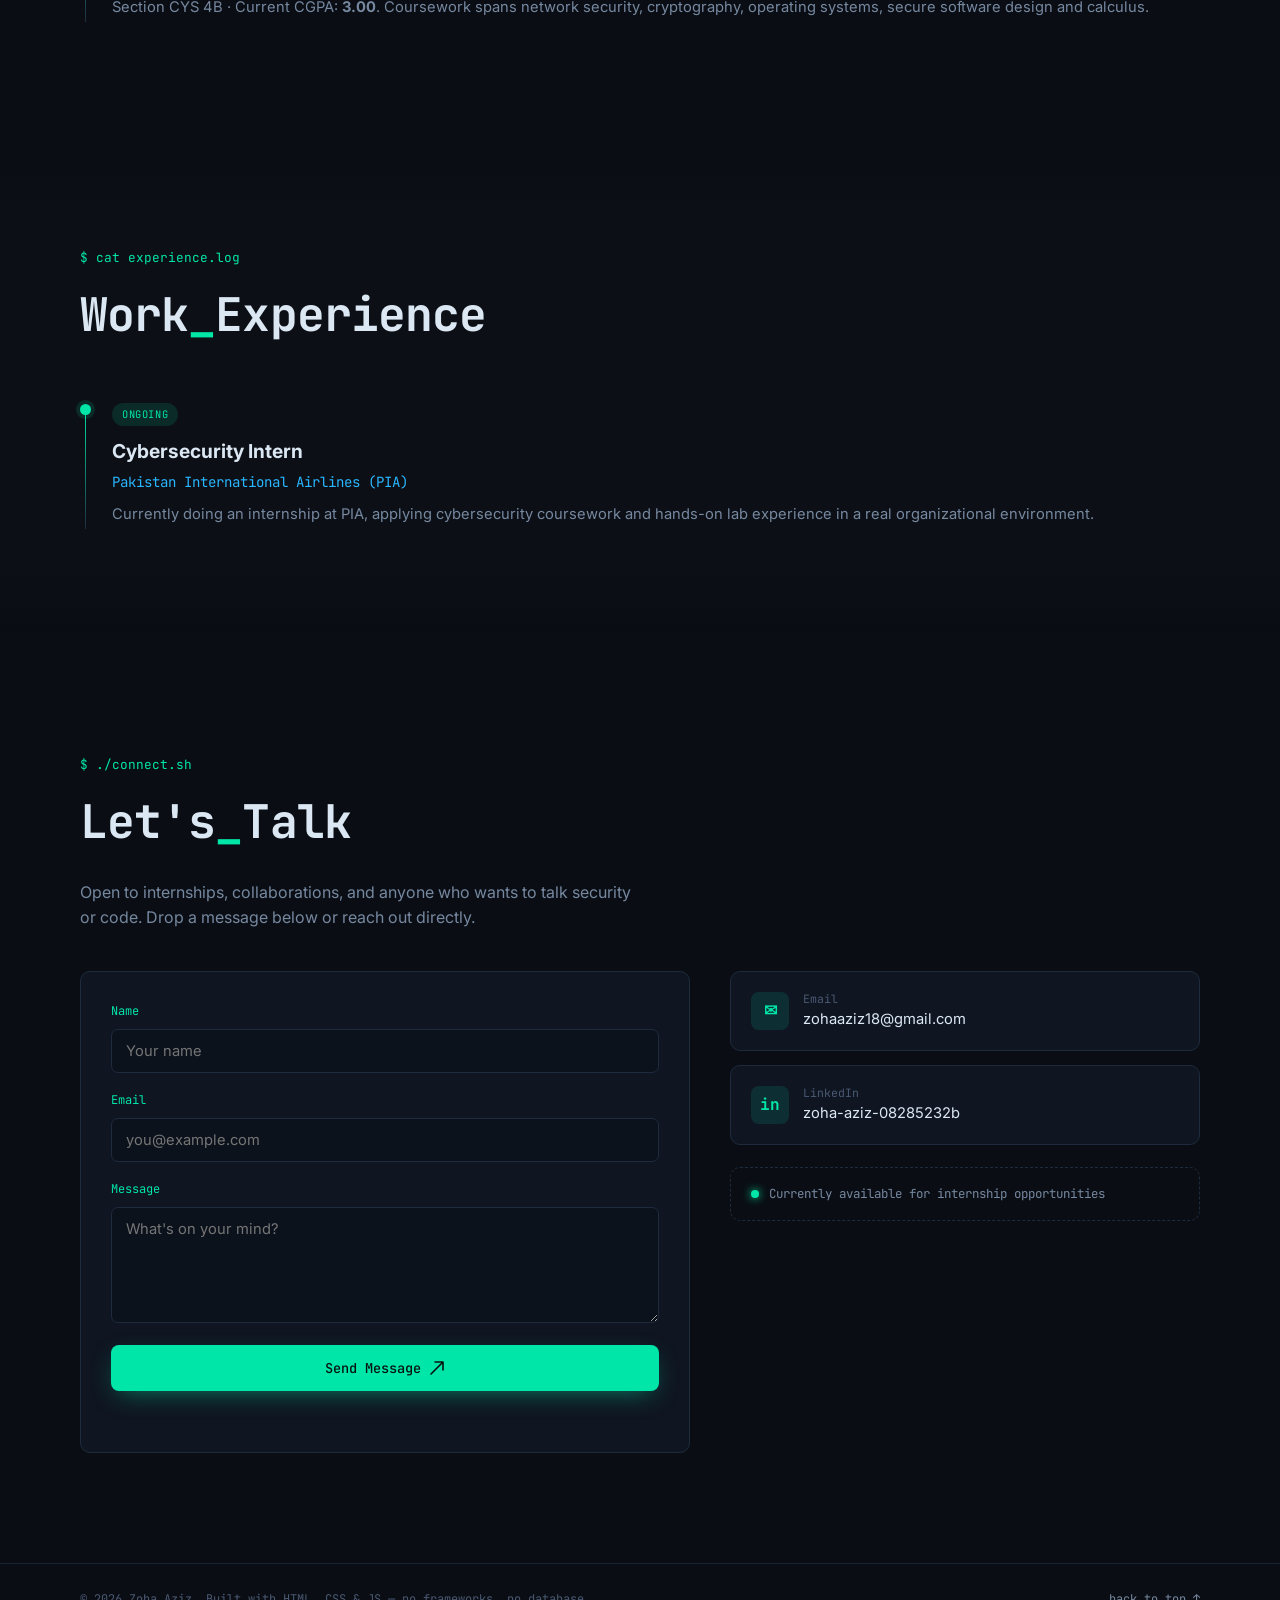
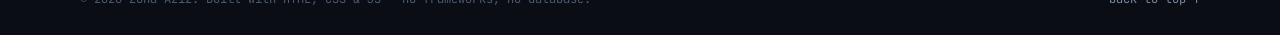
==== commit 72b44e1d: "Update index.html" ====
--- a/index.html
+++ b/index.html
@@ -111,10 +111,10 @@
       </div>
       <div class="about-avatar">
         <div class="avatar-frame">
-          <img src="assets/zoha_aziz.jpg" alt="Zoha Aziz" class="avatar-img">
+          <img src="assets/zoha_aziz.jpeg" alt="Zoha Aziz" class="avatar-img">
           <div class="avatar-scan"></div>
         </div>
-        <div class="avatar-tag">// zoha_aziz.jpg — loaded successfully</div>
+        <div class="avatar-tag">// zoha_aziz.jpeg — loaded successfully</div>
       </div>
     </div>
   </div>
@@ -455,4 +455,4 @@
 
 <script src="script.js"></script>
 </body>
-</html>+</html>
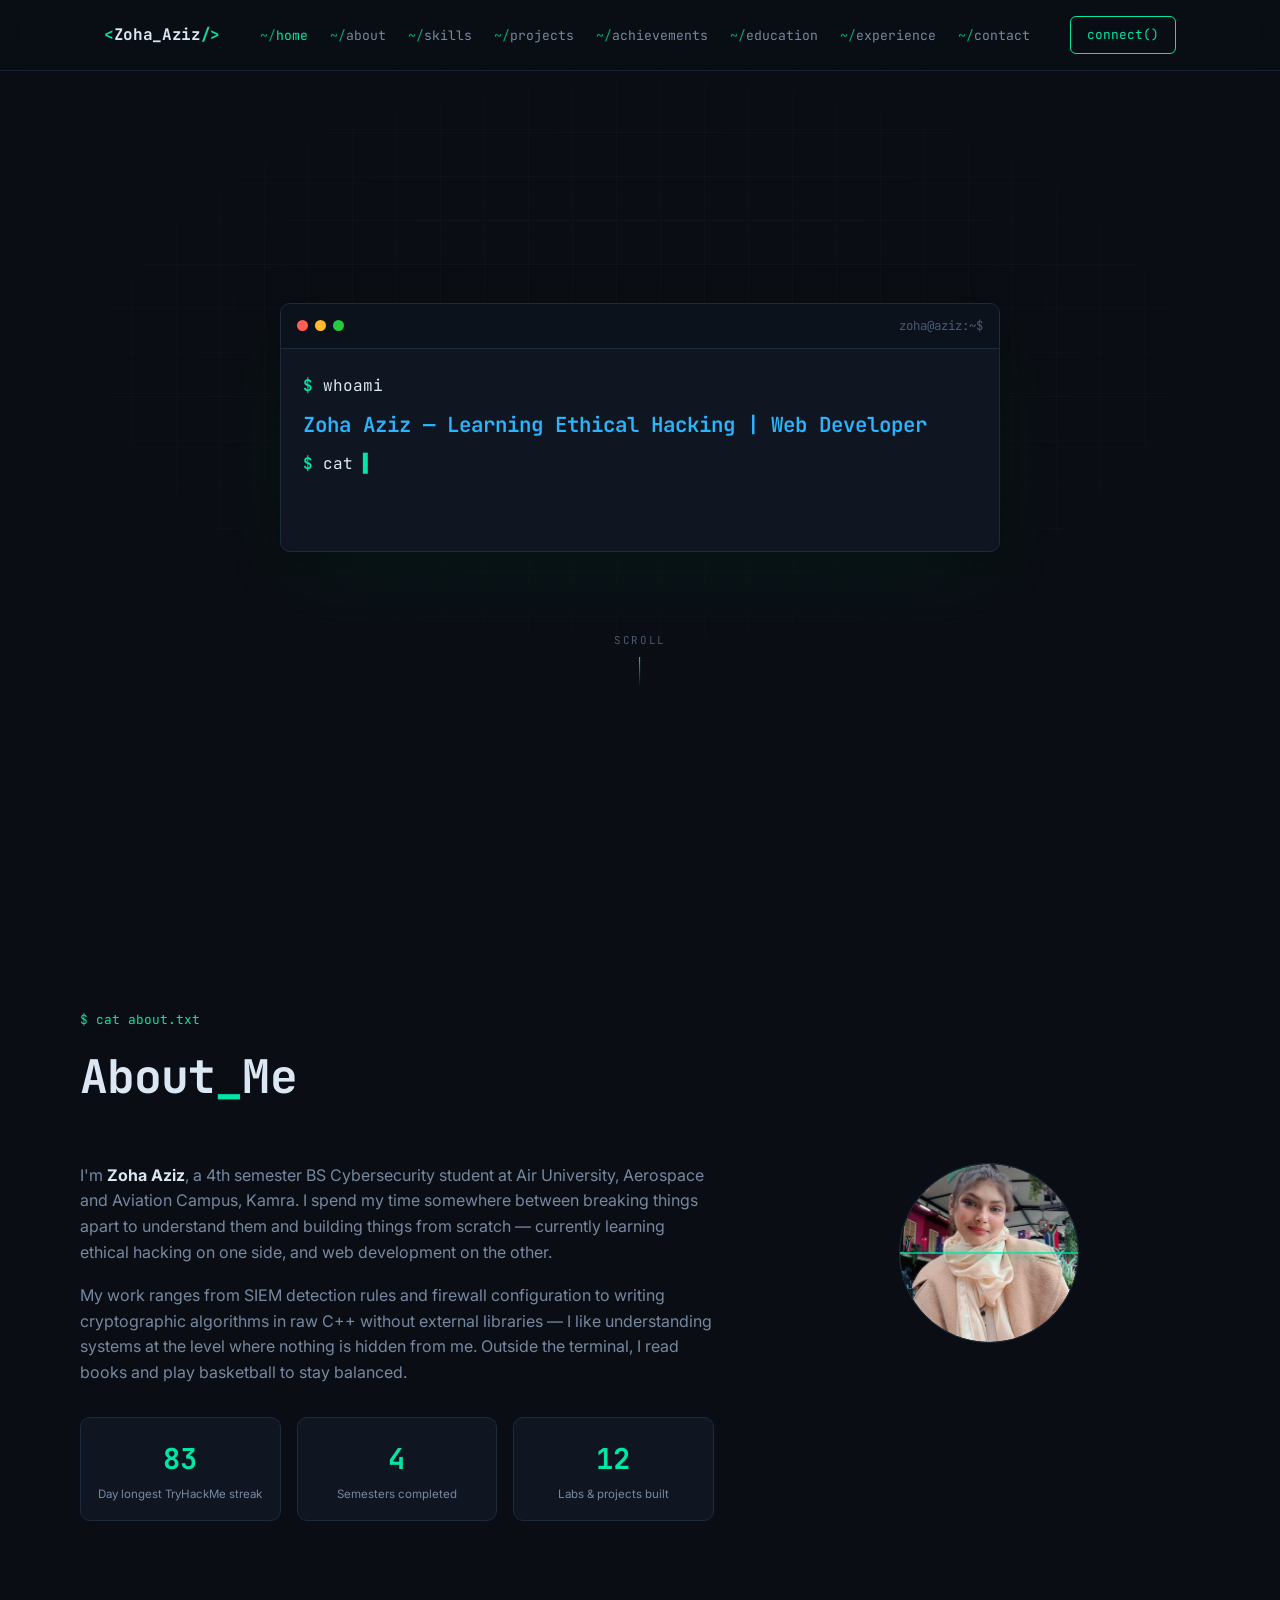
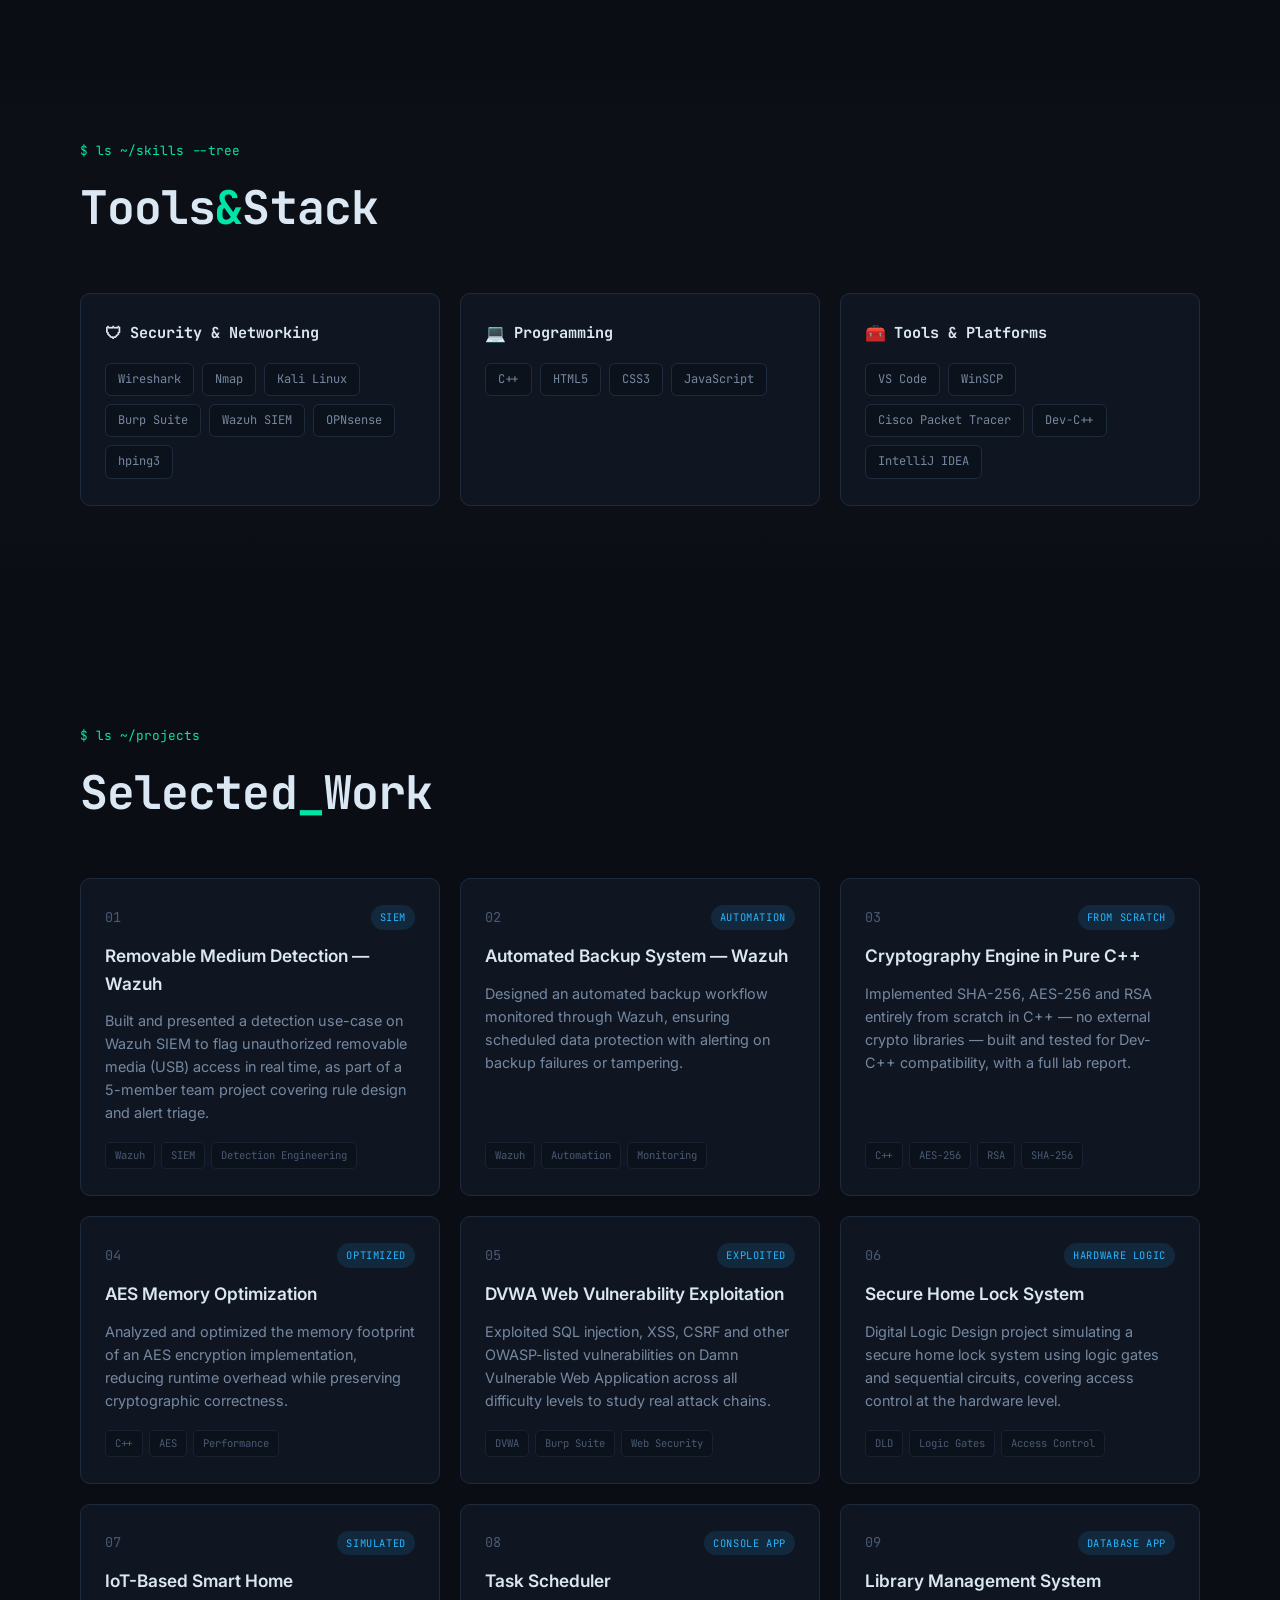
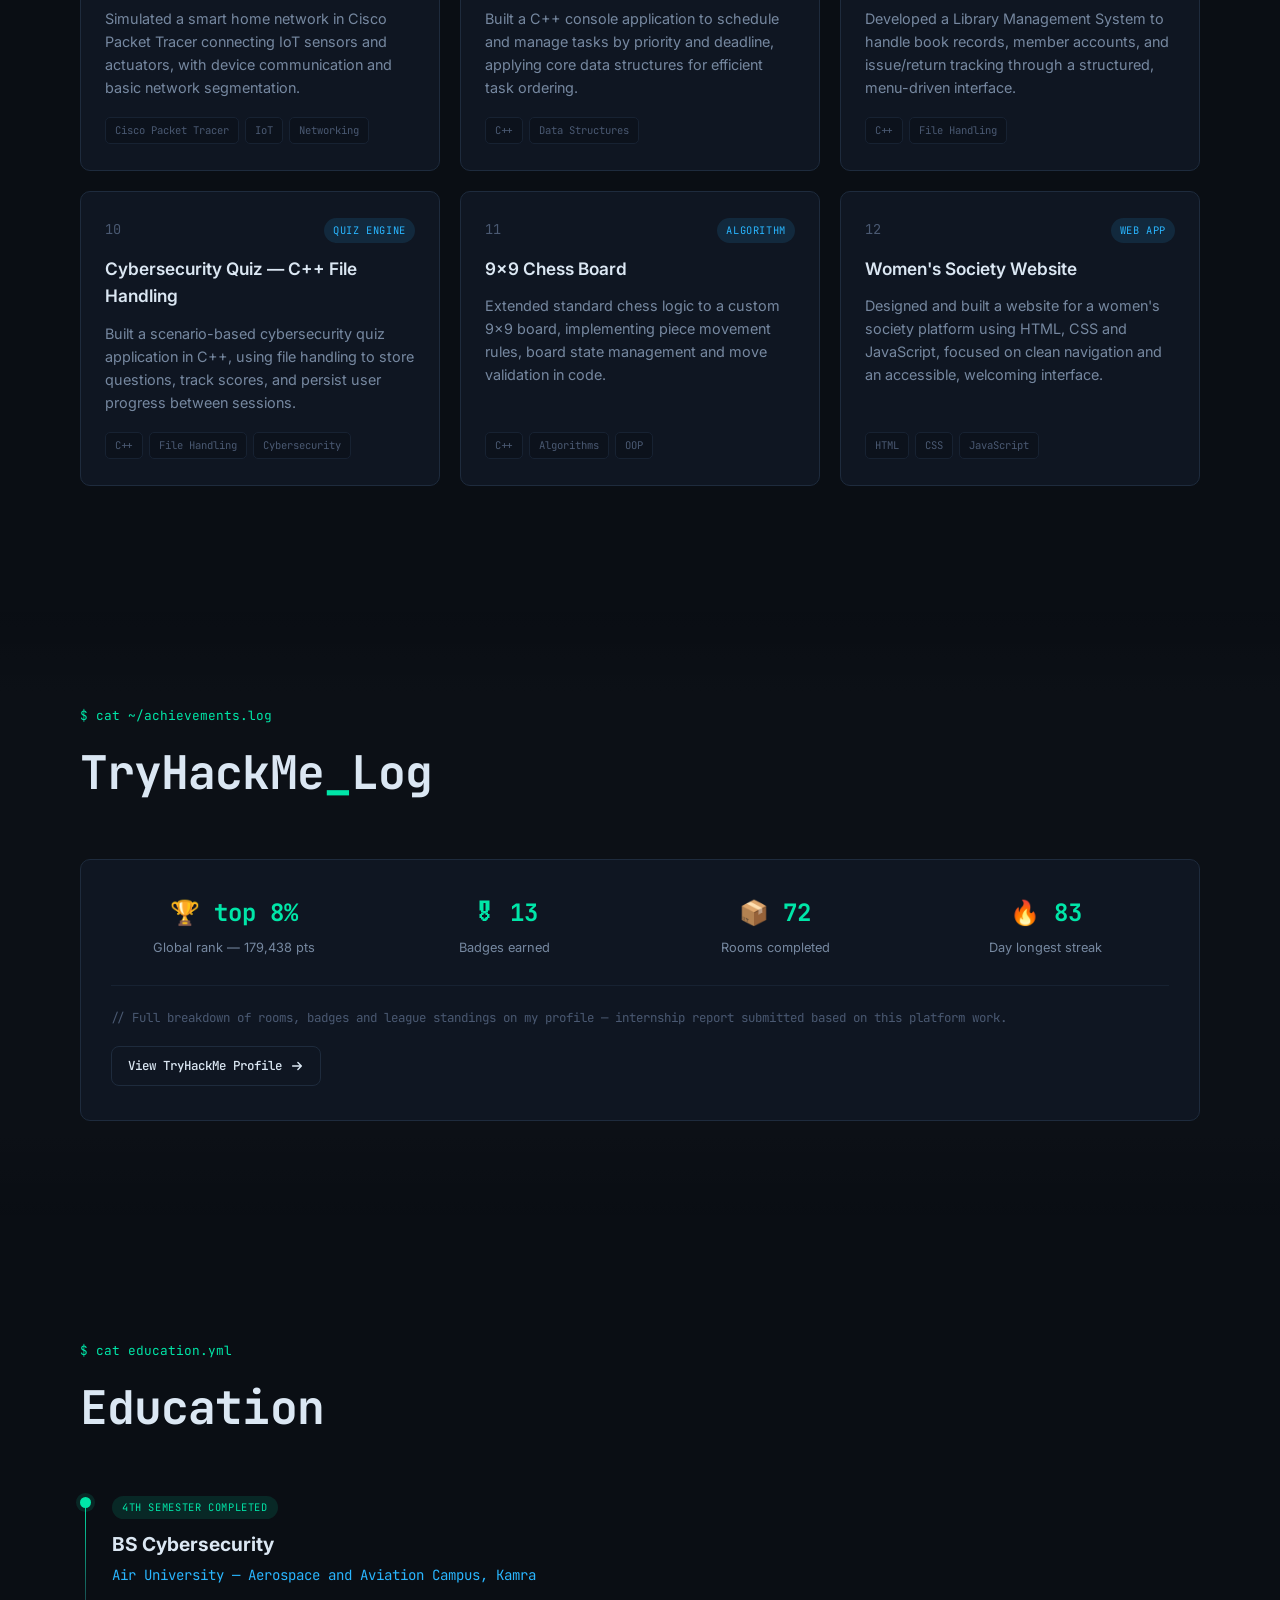
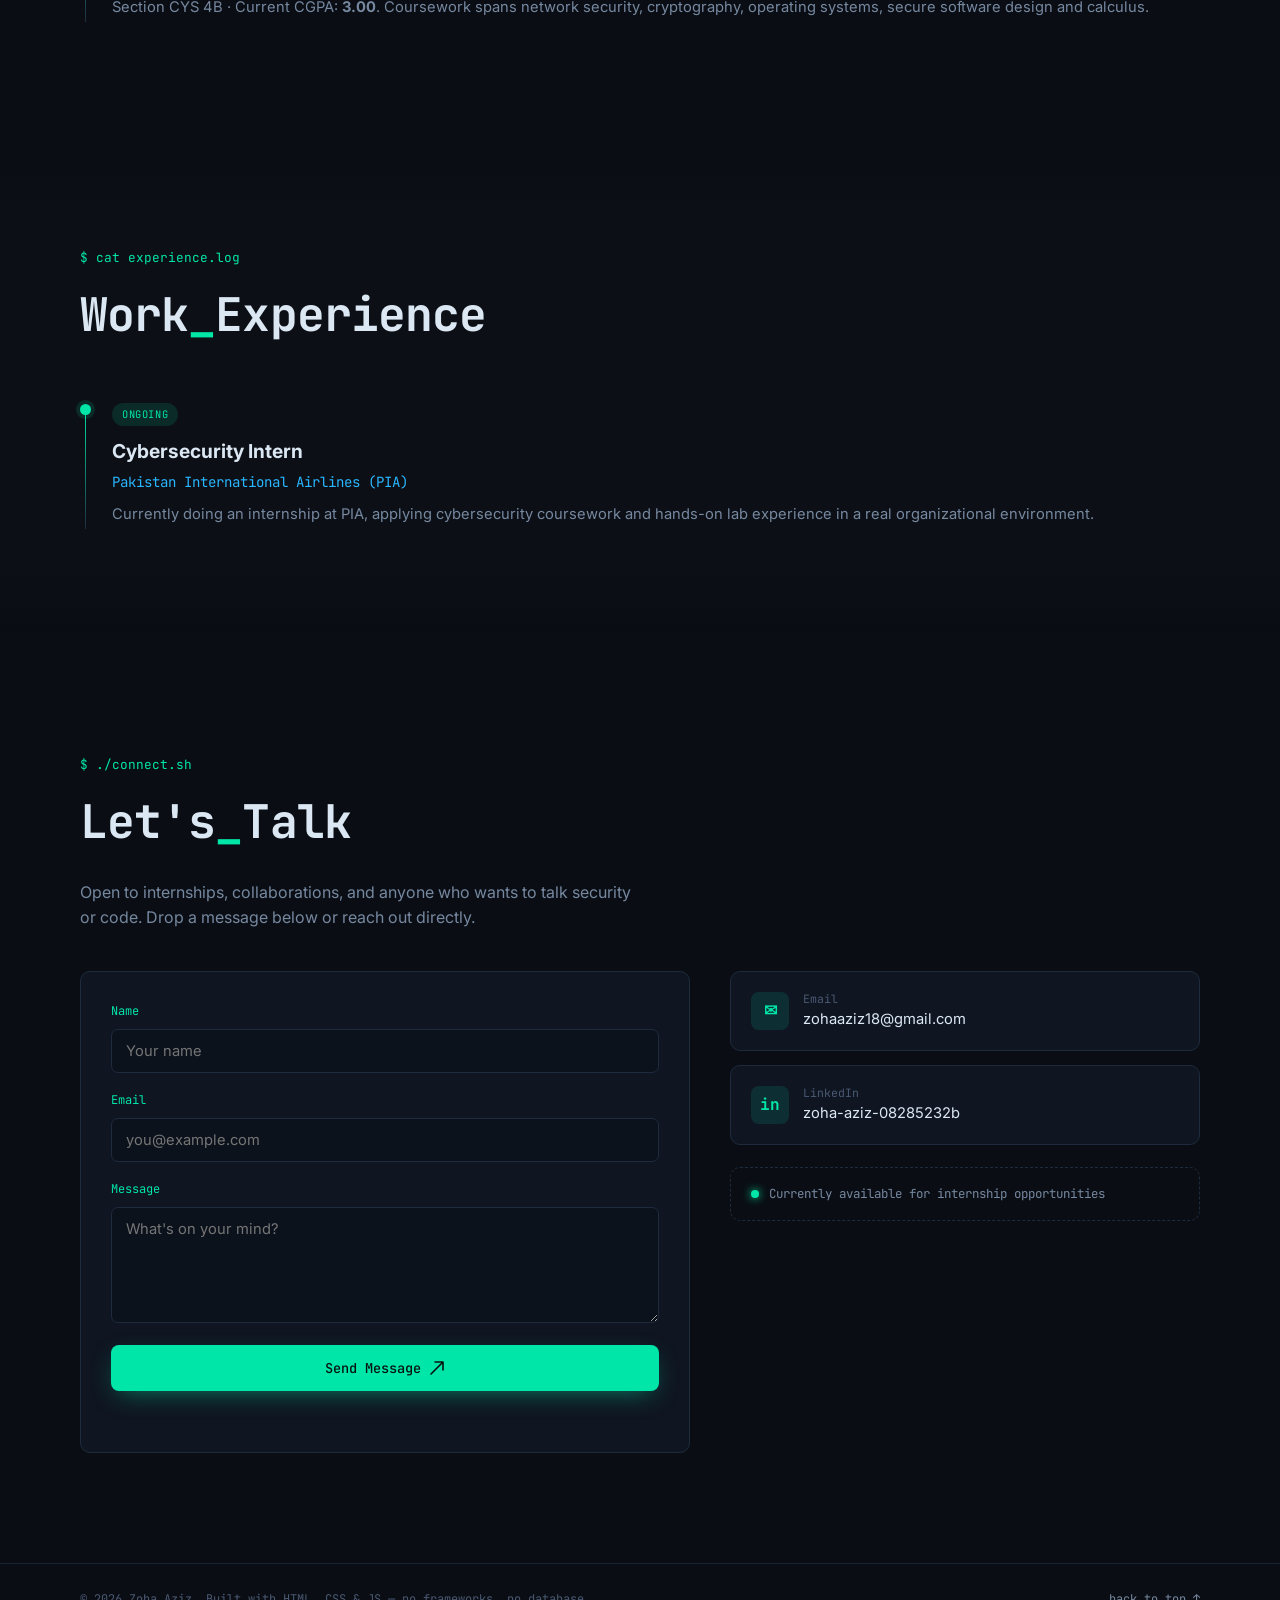
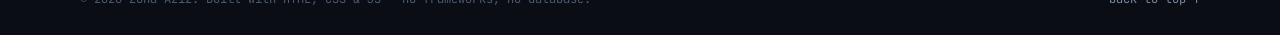
==== commit 3d730dfc: "Update print statement from 'Hello' to 'Goodbye'" ====
--- a/index.html
+++ b/index.html
@@ -114,7 +114,7 @@
           <img src="assets/zoha_aziz.jpeg" alt="Zoha Aziz" class="avatar-img">
           <div class="avatar-scan"></div>
         </div>
-        <div class="avatar-tag">// zoha_aziz.jpeg — loaded successfully</div>
+        <div class="avatar-tag"></div>
       </div>
     </div>
   </div>
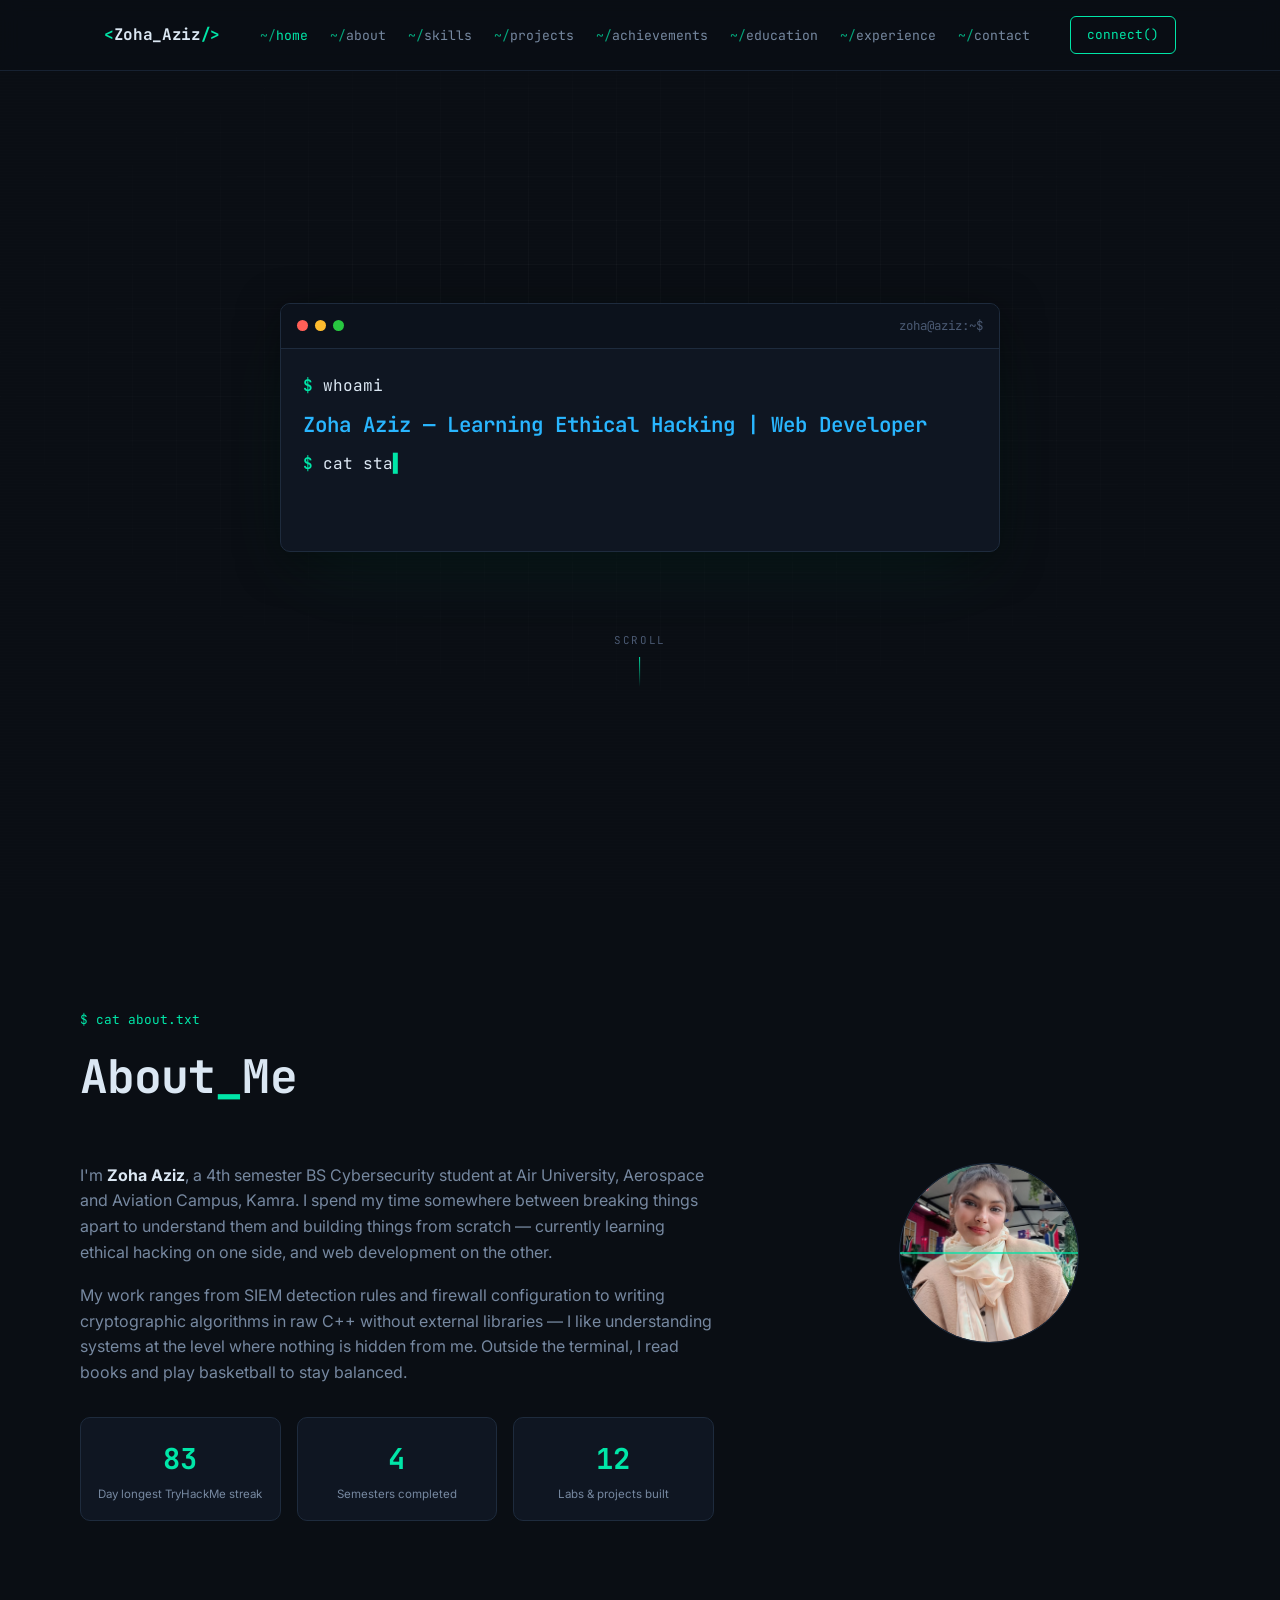
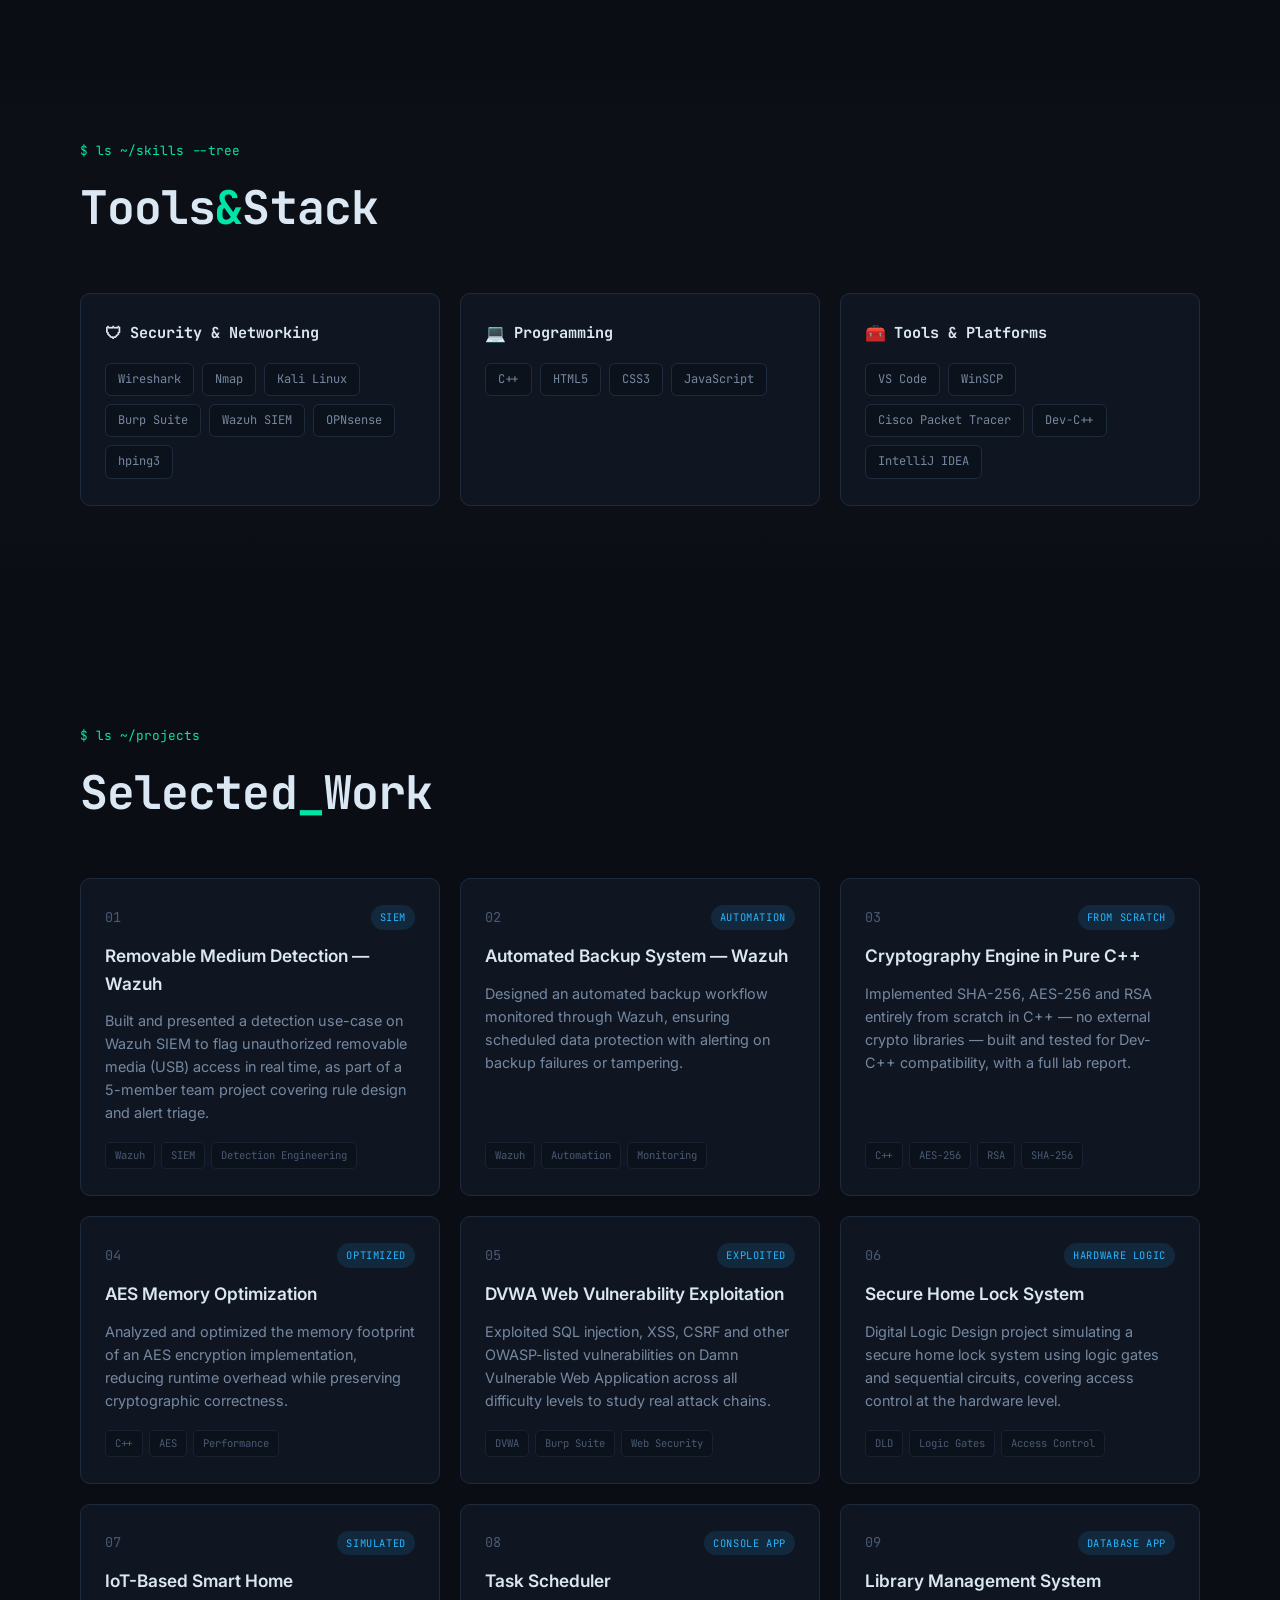
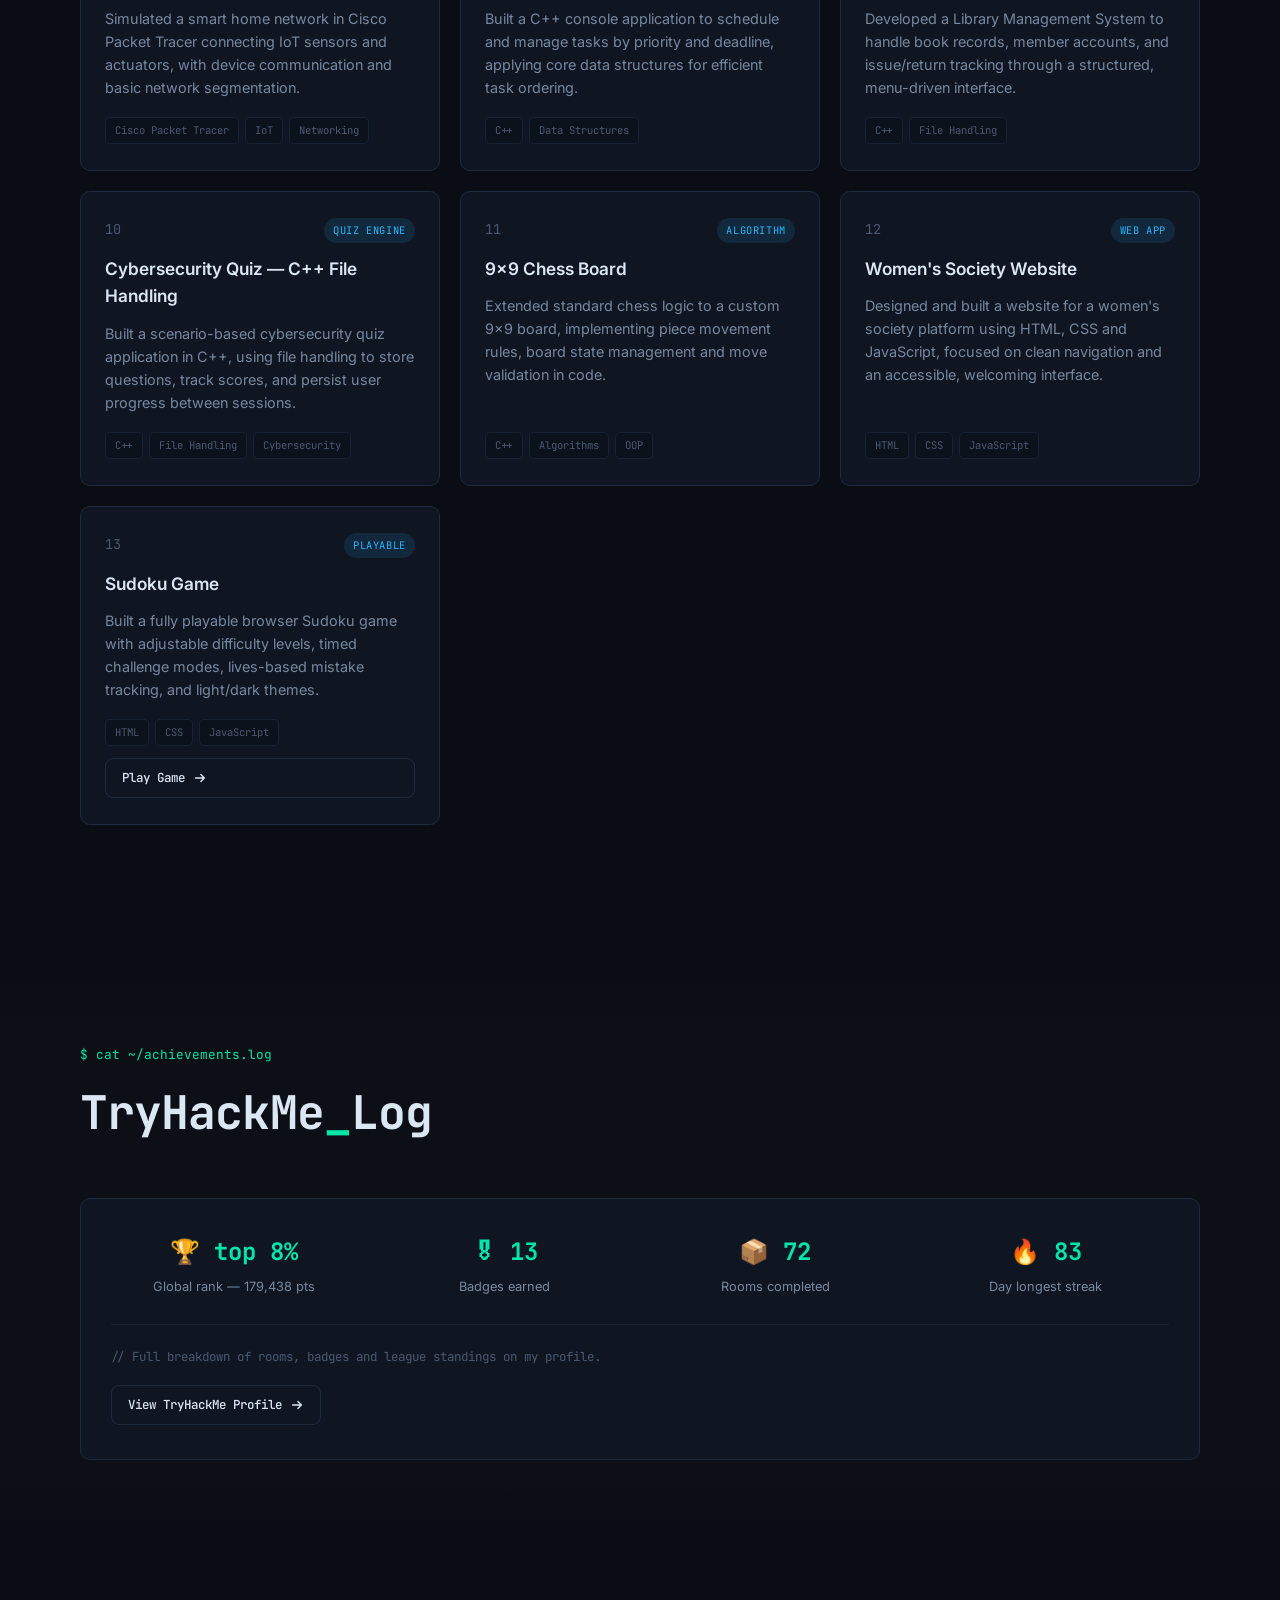
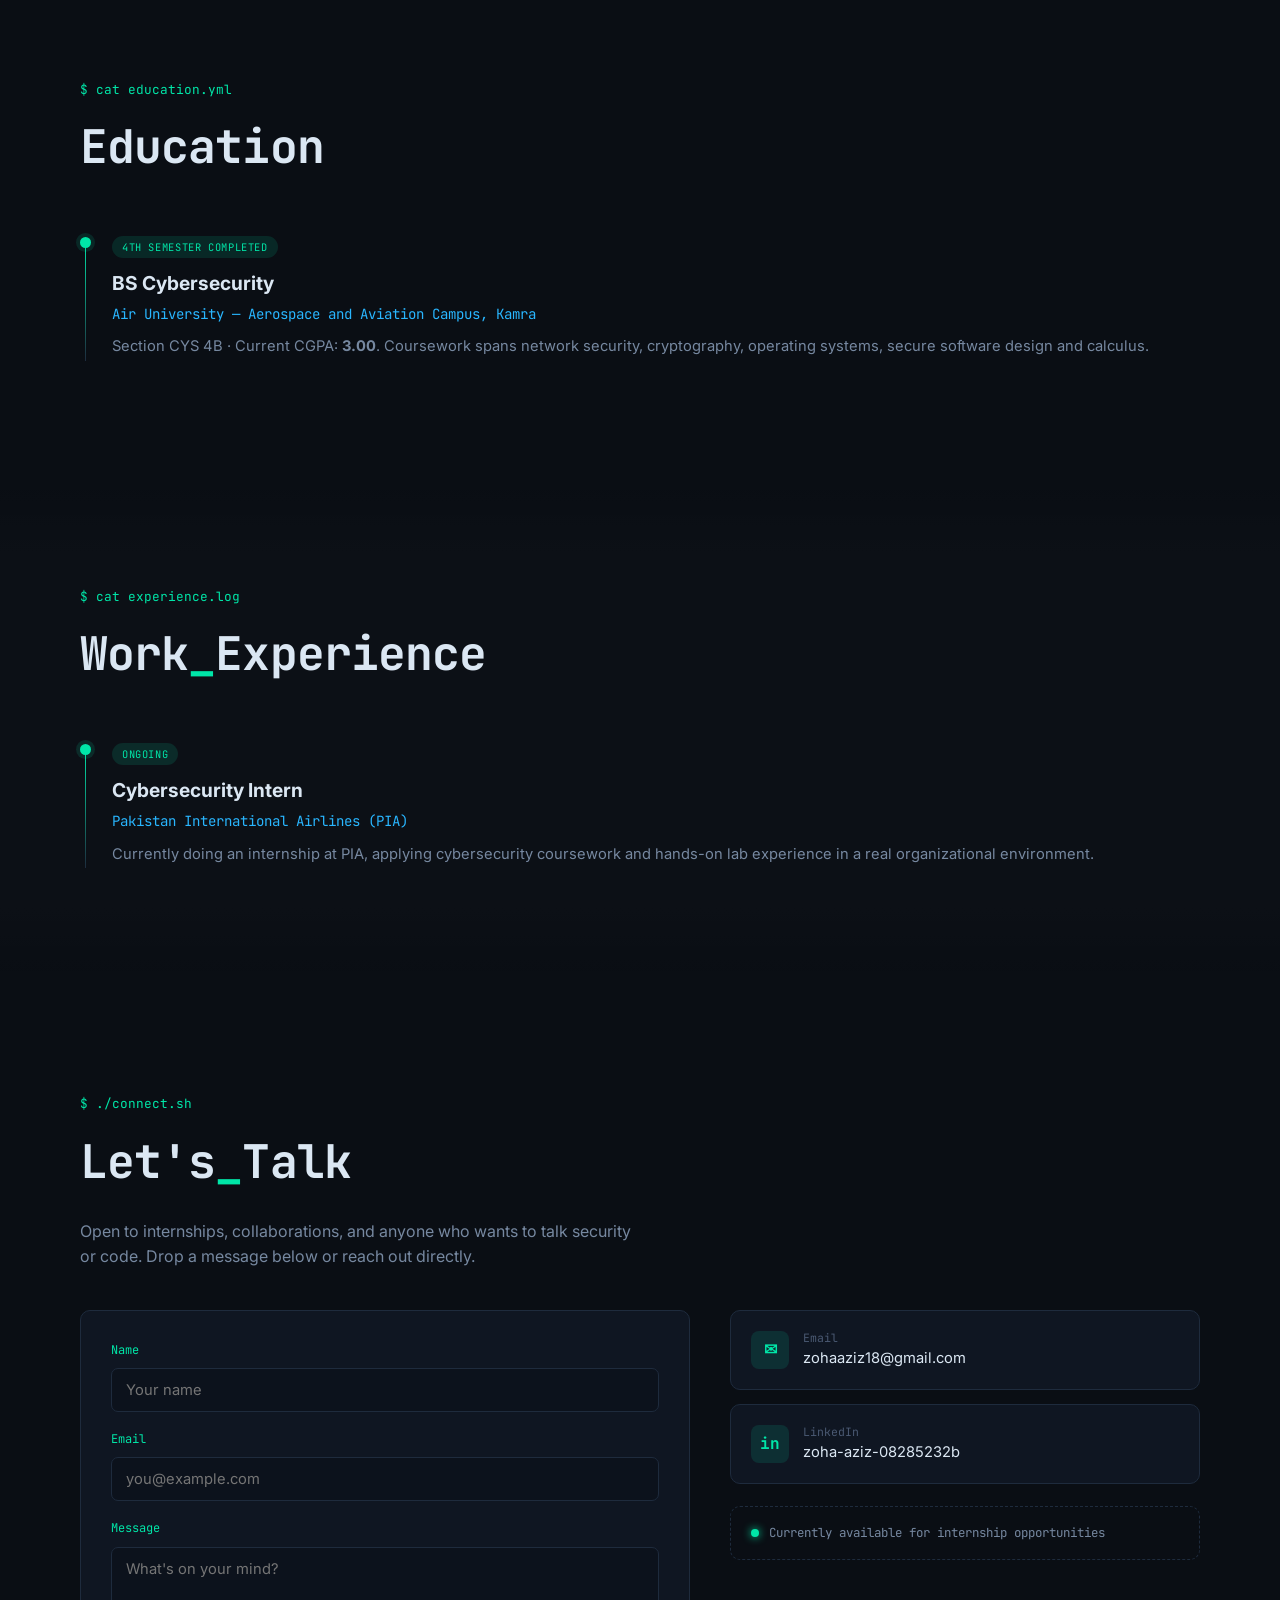
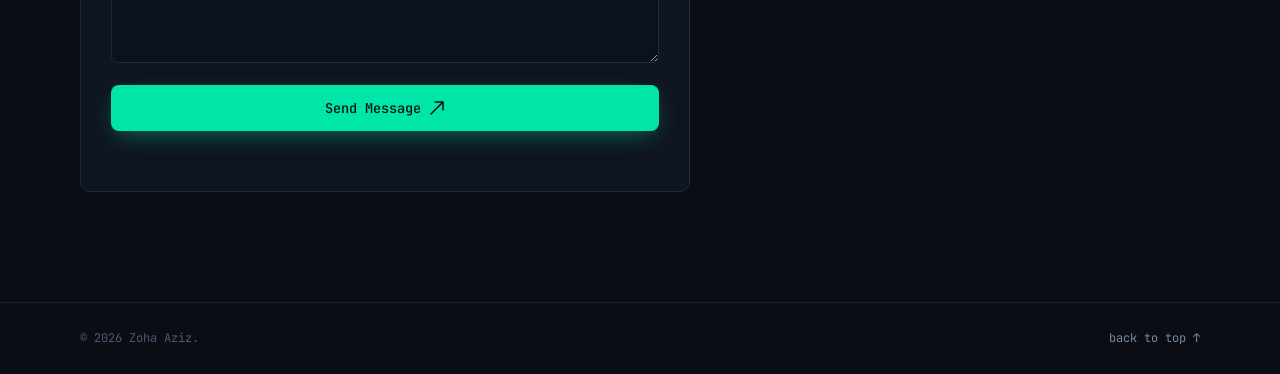
==== commit 161fa229: "Update index.html" ====
--- a/index.html
+++ b/index.html
@@ -314,6 +314,22 @@
         </div>
       </article>
 
+      <article class="project-card">
+        <div class="project-head">
+          <span class="project-index">13</span>
+          <span class="project-status">playable</span>
+        </div>
+        <h3>Sudoku Game</h3>
+        <p>Built a fully playable browser Sudoku game with adjustable difficulty levels, timed challenge modes, lives-based mistake tracking, and light/dark themes.</p>
+        <div class="project-tags">
+          <span class="ptag">HTML</span><span class="ptag">CSS</span><span class="ptag">JavaScript</span>
+        </div>
+        <a href="game/sudoko.html" target="_blank" rel="noopener" class="btn btn-ghost btn-sm">
+          <span>Play Game</span>
+          <svg width="14" height="14" viewBox="0 0 16 16" fill="none"><path d="M3 8h10M9 4l4 4-4 4" stroke="currentColor" stroke-width="1.6" stroke-linecap="round" stroke-linejoin="round"/></svg>
+        </a>
+      </article>
+
     </div>
   </div>
 </section>
@@ -343,7 +359,7 @@
           <span class="thm-label">Day longest streak</span>
         </div>
       </div>
-      <p class="thm-note">// Full breakdown of rooms, badges and league standings on my profile — internship report submitted based on this platform work.</p>
+      <p class="thm-note">// Full breakdown of rooms, badges and league standings on my profile.</p>
       <a href="https://tryhackme.com/p/ZohaAziz" target="_blank" rel="noopener" class="btn btn-ghost btn-sm thm-link">
         <span>View TryHackMe Profile</span>
         <svg width="14" height="14" viewBox="0 0 16 16" fill="none"><path d="M3 8h10M9 4l4 4-4 4" stroke="currentColor" stroke-width="1.6" stroke-linecap="round" stroke-linejoin="round"/></svg>
@@ -448,7 +464,7 @@
 
 <footer class="footer">
   <div class="footer-inner">
-    <span>&copy; <span id="year"></span> Zoha Aziz. Built with HTML, CSS &amp; JS — no frameworks, no database.</span>
+    <span>&copy; <span id="year"></span> Zoha Aziz.</span>
     <a href="#home" class="footer-top">back to top ↑</a>
   </div>
 </footer>
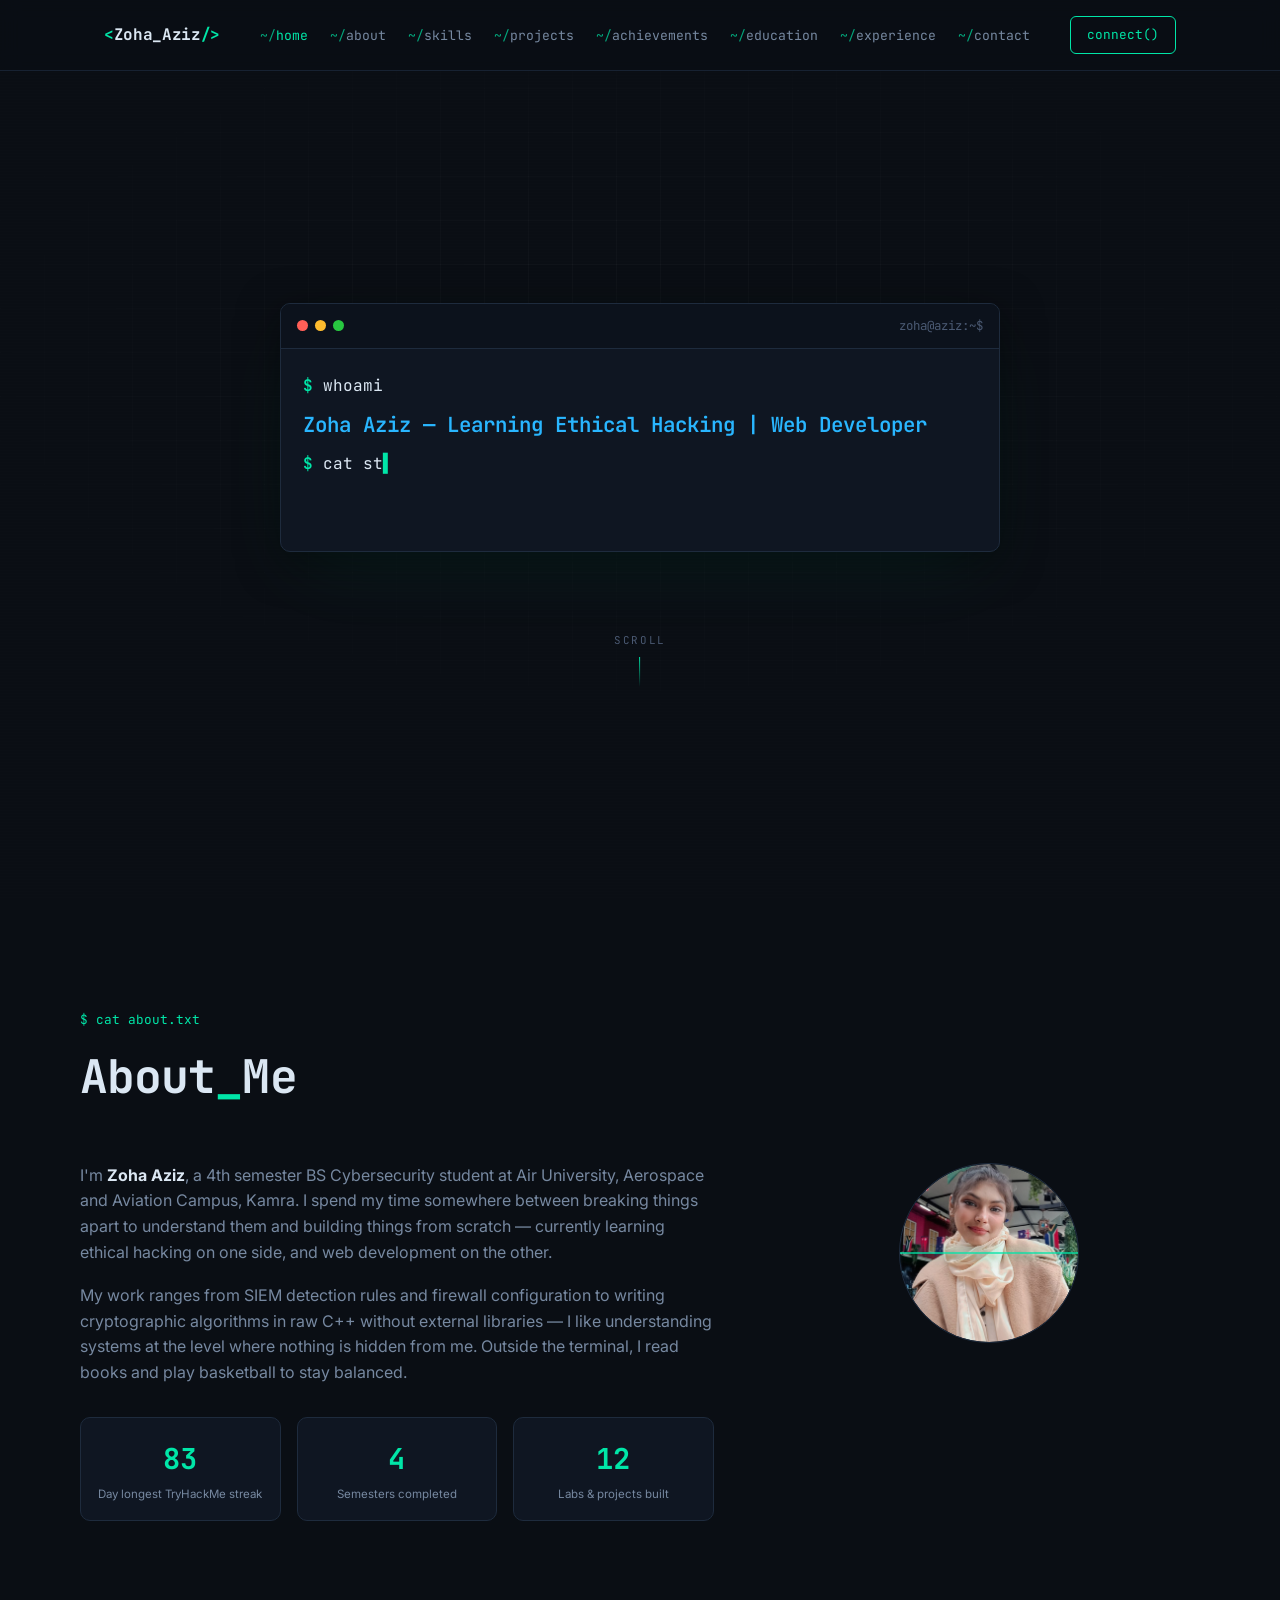
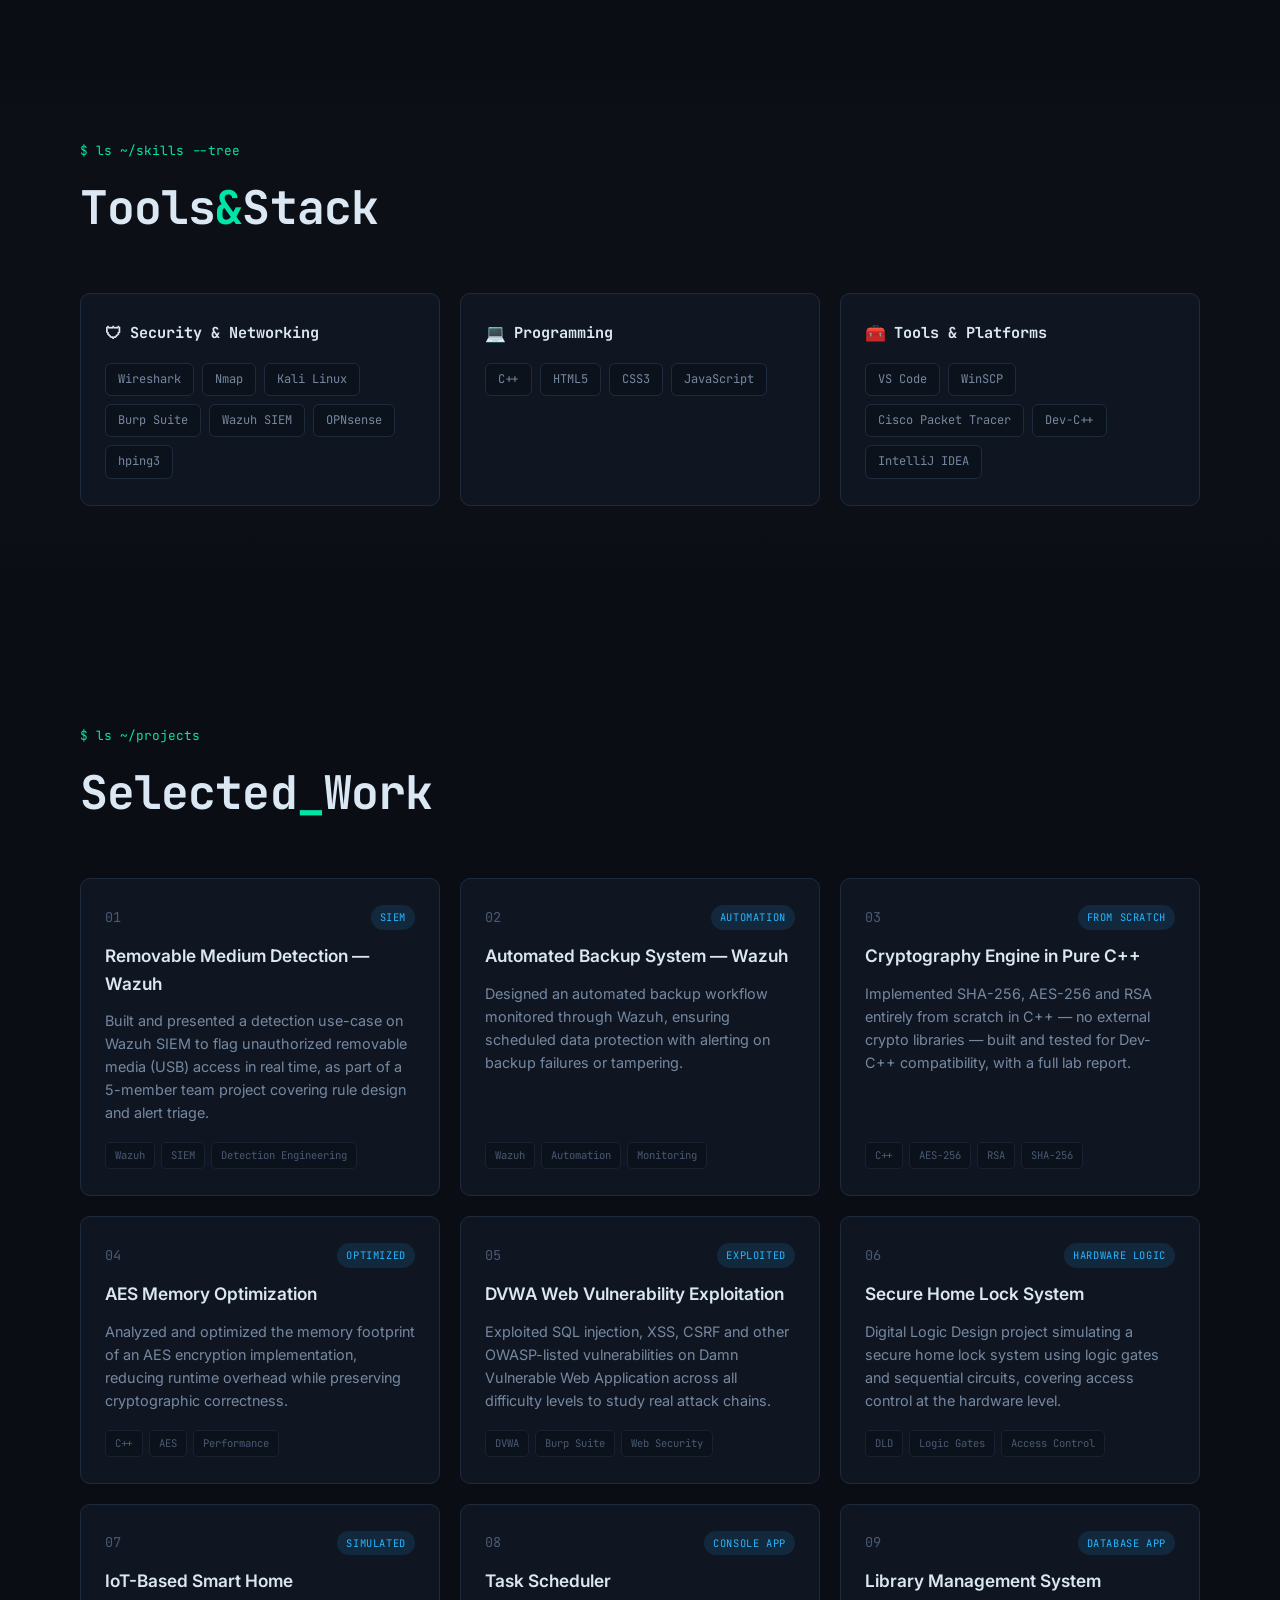
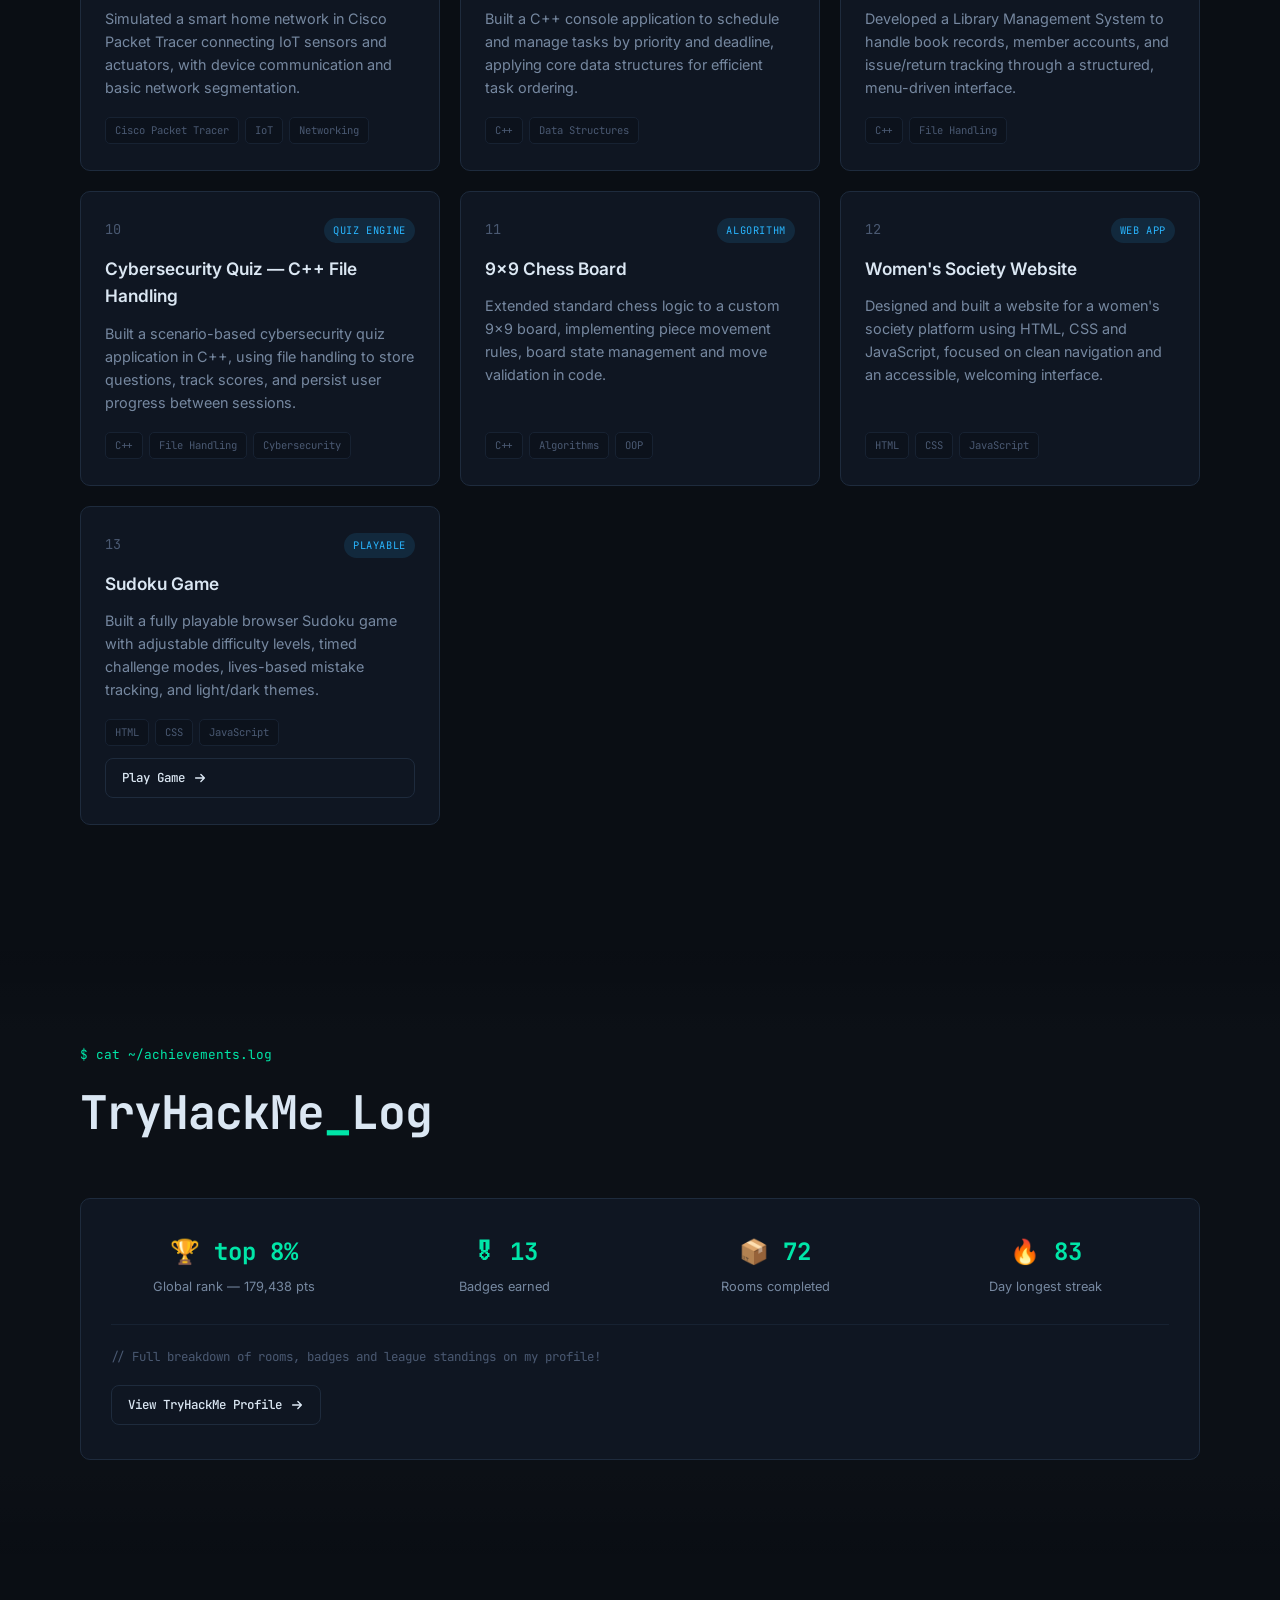
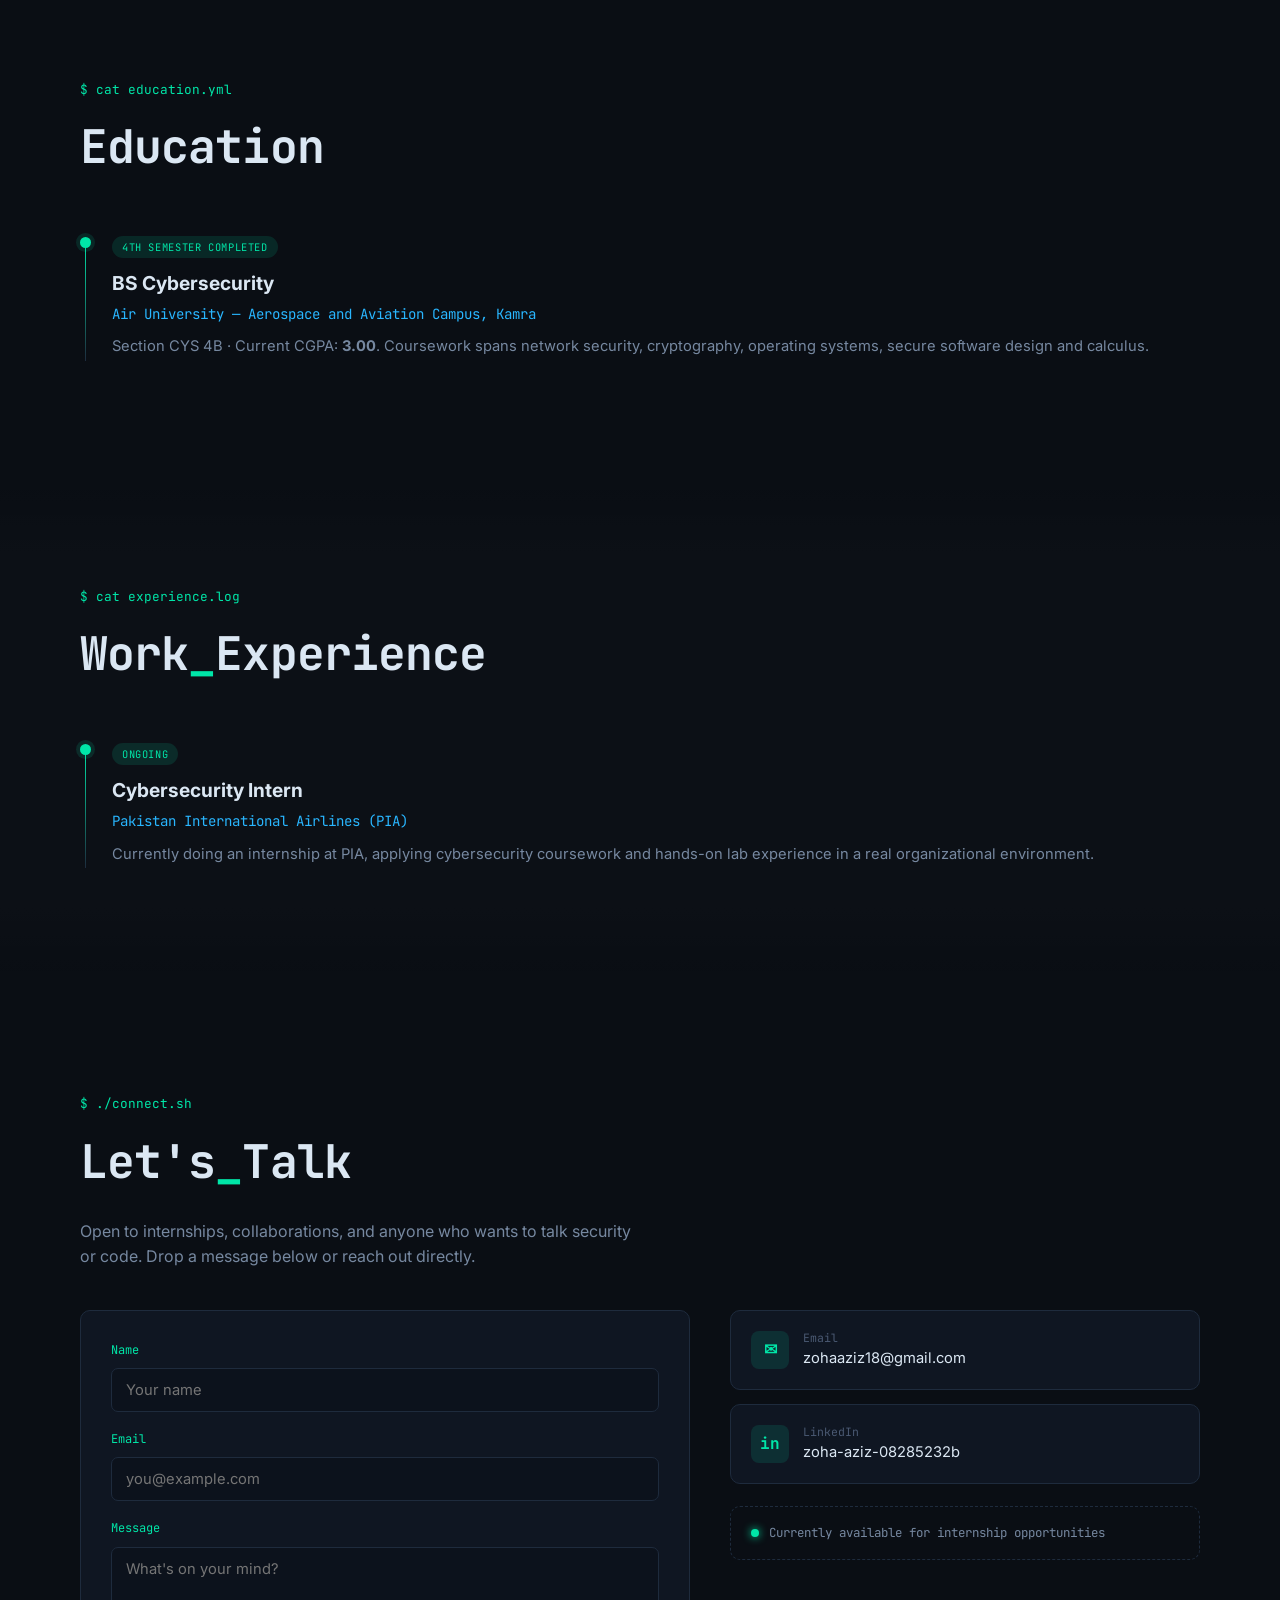
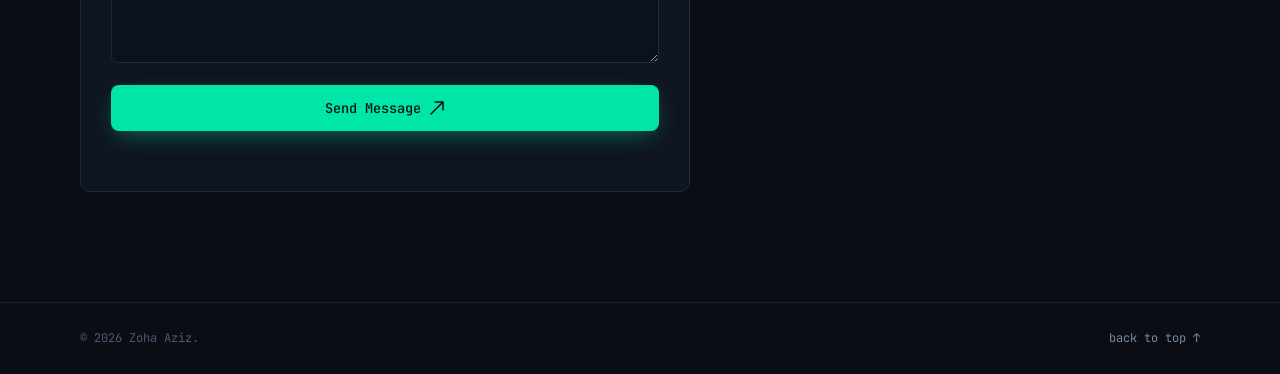
==== commit 2047d7c4: "Update print statement from 'Hello' to 'Goodbye'" ====
--- a/index.html
+++ b/index.html
@@ -359,7 +359,7 @@
           <span class="thm-label">Day longest streak</span>
         </div>
       </div>
-      <p class="thm-note">// Full breakdown of rooms, badges and league standings on my profile.</p>
+      <p class="thm-note">// Full breakdown of rooms, badges and league standings on my profile!</p>
       <a href="https://tryhackme.com/p/ZohaAziz" target="_blank" rel="noopener" class="btn btn-ghost btn-sm thm-link">
         <span>View TryHackMe Profile</span>
         <svg width="14" height="14" viewBox="0 0 16 16" fill="none"><path d="M3 8h10M9 4l4 4-4 4" stroke="currentColor" stroke-width="1.6" stroke-linecap="round" stroke-linejoin="round"/></svg>
